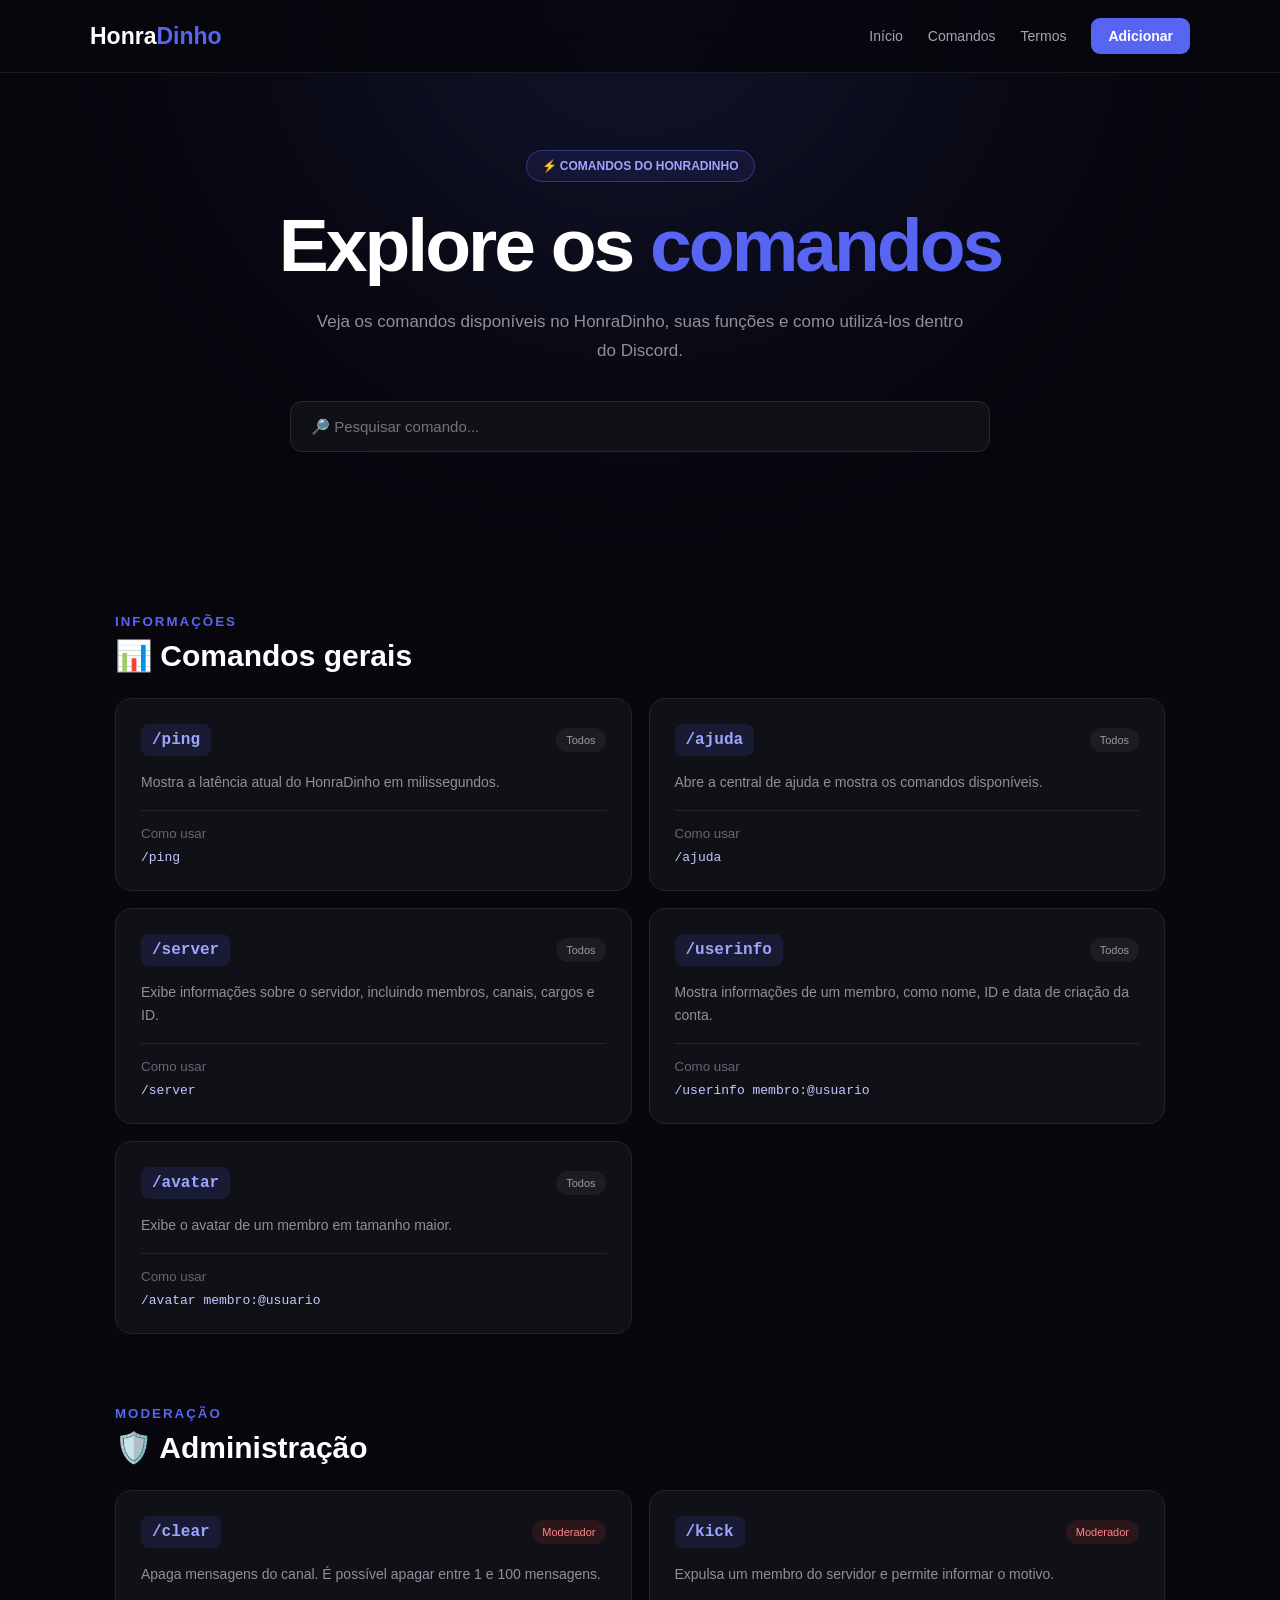
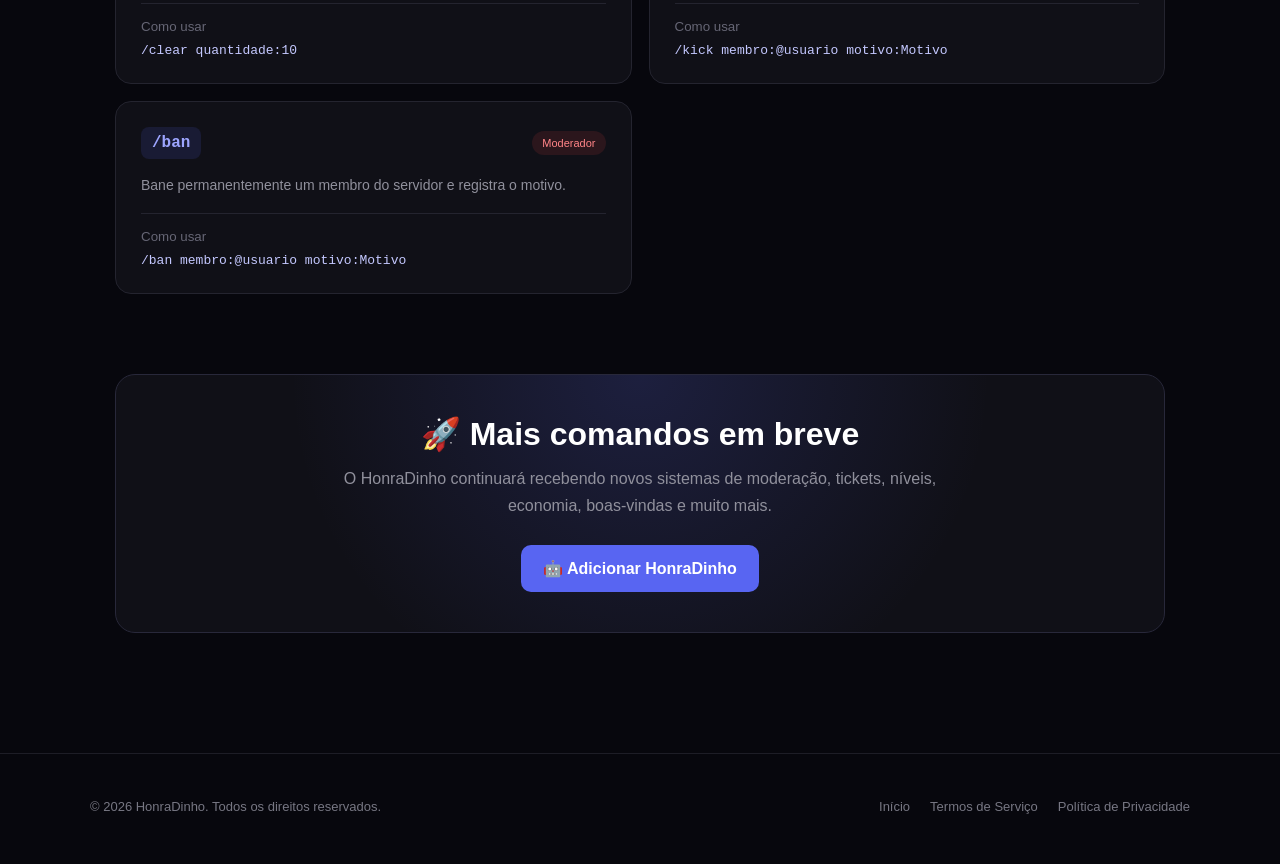
==== comandos.html @ 2dc1353c "Create comandos.html" ====
<!DOCTYPE html>
<html lang="pt-BR">
<head>
    <meta charset="UTF-8">
    <meta name="viewport" content="width=device-width, initial-scale=1.0">

    <title>Comandos | HonraDinho</title>

    <meta
        name="description"
        content="Veja todos os comandos disponíveis no HonraDinho."
    >

    <style>

        * {
            margin: 0;
            padding: 0;
            box-sizing: border-box;
        }

        html {
            scroll-behavior: smooth;
        }

        body {
            font-family: Arial, Helvetica, sans-serif;
            background: #07070d;
            color: white;
            min-height: 100vh;
        }

        a {
            text-decoration: none;
            color: inherit;
        }

        body::before {
            content: "";
            position: fixed;

            width: 650px;
            height: 650px;

            top: -350px;
            left: 50%;

            transform: translateX(-50%);

            background: #5865f2;

            opacity: 0.14;
            filter: blur(150px);

            border-radius: 50%;

            pointer-events: none;
            z-index: -1;
        }

        /* NAVBAR */

        header {
            position: fixed;

            top: 0;
            left: 0;

            width: 100%;
            z-index: 1000;

            background: rgba(7, 7, 13, 0.82);

            backdrop-filter: blur(18px);

            border-bottom: 1px solid rgba(255,255,255,0.08);
        }

        nav {
            max-width: 1150px;
            height: 72px;

            margin: auto;
            padding: 0 25px;

            display: flex;
            align-items: center;
            justify-content: space-between;
        }

        .logo {
            font-size: 23px;
            font-weight: 900;
        }

        .logo span {
            color: #5865f2;
        }

        .nav-links {
            display: flex;
            align-items: center;
            gap: 25px;
        }

        .nav-links a {
            color: #a6a6b0;
            font-size: 14px;

            transition: .2s;
        }

        .nav-links a:hover {
            color: white;
        }

        .nav-add {
            background: #5865f2;

            color: white !important;

            padding: 10px 17px;

            border-radius: 9px;

            font-weight: bold;
        }

        .nav-add:hover {
            background: #4752c4;
        }

        /* HERO */

        .hero {
            padding: 150px 25px 70px;

            text-align: center;

            max-width: 900px;

            margin: auto;
        }

        .tag {
            display: inline-block;

            margin-bottom: 20px;

            padding: 8px 15px;

            border-radius: 50px;

            border: 1px solid rgba(88,101,242,.4);

            background: rgba(88,101,242,.1);

            color: #9da5ff;

            font-size: 12px;
            font-weight: bold;
        }

        .hero h1 {
            font-size: clamp(45px, 8vw, 75px);

            letter-spacing: -3px;

            margin-bottom: 20px;
        }

        .hero h1 span {
            color: #5865f2;
        }

        .hero p {
            max-width: 650px;

            margin: auto;

            color: #90909c;

            font-size: 17px;

            line-height: 1.7;
        }

        /* SEARCH */

        .search-container {
            max-width: 700px;

            margin: 35px auto 0;

            position: relative;
        }

        .search-container input {
            width: 100%;

            padding: 16px 20px;

            border-radius: 12px;

            border: 1px solid #292935;

            background: #101017;

            color: white;

            outline: none;

            font-size: 15px;
        }

        .search-container input:focus {
            border-color: #5865f2;
        }

        /* CONTEÚDO */

        main {
            max-width: 1100px;

            margin: auto;

            padding: 20px 25px 120px;
        }

        .category {
            margin-top: 70px;
        }

        .category-title {
            margin-bottom: 25px;
        }

        .category-title small {
            color: #5865f2;

            text-transform: uppercase;

            font-weight: bold;

            letter-spacing: 2px;
        }

        .category-title h2 {
            font-size: 30px;

            margin-top: 8px;
        }

        .commands-grid {
            display: grid;

            grid-template-columns: repeat(2, 1fr);

            gap: 17px;
        }

        .command-card {
            background: #101017;

            border: 1px solid #24242f;

            border-radius: 16px;

            padding: 25px;

            transition: .25s;
        }

        .command-card:hover {
            transform: translateY(-4px);

            border-color: rgba(88,101,242,.7);
        }

        .command-top {
            display: flex;

            justify-content: space-between;

            align-items: center;

            gap: 15px;

            margin-bottom: 15px;
        }

        .command-name {
            display: inline-block;

            padding: 7px 11px;

            border-radius: 8px;

            background: rgba(88,101,242,.13);

            color: #9da5ff;

            font-family: monospace;

            font-size: 16px;

            font-weight: bold;
        }

        .permission {
            font-size: 11px;

            border-radius: 50px;

            padding: 6px 10px;

            background: rgba(255,255,255,.05);

            color: #9999a5;
        }

        .permission.admin {
            background: rgba(237,66,69,.12);

            color: #ff8487;
        }

        .command-card p {
            color: #90909c;

            line-height: 1.6;

            font-size: 14px;
        }

        .usage {
            margin-top: 17px;

            padding-top: 15px;

            border-top: 1px solid #24242f;
        }

        .usage small {
            color: #666675;

            display: block;

            margin-bottom: 6px;
        }

        .usage code {
            color: #c4c8ff;

            font-family: monospace;
        }

        /* INFO */

        .info-box {
            margin-top: 80px;

            padding: 40px;

            border-radius: 20px;

            background:
                radial-gradient(
                    circle at top,
                    rgba(88,101,242,.18),
                    transparent 60%
                ),
                #101017;

            border: 1px solid #28283a;

            text-align: center;
        }

        .info-box h2 {
            font-size: 32px;

            margin-bottom: 12px;
        }

        .info-box p {
            color: #90909c;

            max-width: 650px;

            margin: auto;

            line-height: 1.7;
        }

        .btn {
            display: inline-block;

            margin-top: 25px;

            background: #5865f2;

            padding: 14px 22px;

            border-radius: 10px;

            font-weight: bold;

            transition: .25s;
        }

        .btn:hover {
            background: #4752c4;

            transform: translateY(-3px);
        }

        /* FOOTER */

        footer {
            border-top: 1px solid #1d1d26;

            padding: 45px 25px;
        }

        .footer-content {
            max-width: 1100px;

            margin: auto;

            display: flex;

            align-items: center;

            justify-content: space-between;

            gap: 20px;
        }

        .footer-content p {
            color: #777783;

            font-size: 13px;
        }

        .footer-links {
            display: flex;

            gap: 20px;
        }

        .footer-links a {
            color: #777783;

            font-size: 13px;
        }

        .footer-links a:hover {
            color: white;
        }

        /* MOBILE */

        @media (max-width: 800px) {

            .nav-links a:not(.nav-add) {
                display: none;
            }

            .commands-grid {
                grid-template-columns: 1fr;
            }

            .footer-content {
                flex-direction: column;

                text-align: center;
            }

            .hero h1 {
                letter-spacing: -2px;
            }

        }

    </style>

</head>

<body>


<!-- NAVBAR -->

<header>

    <nav>

        <a href="index.html" class="logo">
            Honra<span>Dinho</span>
        </a>

        <div class="nav-links">

            <a href="index.html">
                Início
            </a>

            <a href="comandos.html">
                Comandos
            </a>

            <a href="terms.html">
                Termos
            </a>

            <a
                href="https://discord.com/oauth2/authorize?client_id=1535116053649162300&scope=bot%20applications.commands&permissions=8"
                target="_blank"
                rel="noopener noreferrer"
                class="nav-add"
            >
                Adicionar
            </a>

        </div>

    </nav>

</header>


<!-- HERO -->

<section class="hero">

    <div class="tag">
        ⚡ COMANDOS DO HONRADINHO
    </div>

    <h1>
        Explore os
        <span>comandos</span>
    </h1>

    <p>
        Veja os comandos disponíveis no HonraDinho,
        suas funções e como utilizá-los dentro do Discord.
    </p>


    <div class="search-container">

        <input
            type="text"
            id="search"
            placeholder="🔎 Pesquisar comando..."
            onkeyup="searchCommands()"
        >

    </div>

</section>


<main>


<!-- INFORMAÇÕES -->

<section class="category">

    <div class="category-title">

        <small>Informações</small>

        <h2>
            📊 Comandos gerais
        </h2>

    </div>


    <div class="commands-grid">


        <div class="command-card">

            <div class="command-top">

                <span class="command-name">
                    /ping
                </span>

                <span class="permission">
                    Todos
                </span>

            </div>

            <p>
                Mostra a latência atual do HonraDinho
                em milissegundos.
            </p>

            <div class="usage">

                <small>Como usar</small>

                <code>/ping</code>

            </div>

        </div>


        <div class="command-card">

            <div class="command-top">

                <span class="command-name">
                    /ajuda
                </span>

                <span class="permission">
                    Todos
                </span>

            </div>

            <p>
                Abre a central de ajuda e mostra
                os comandos disponíveis.
            </p>

            <div class="usage">

                <small>Como usar</small>

                <code>/ajuda</code>

            </div>

        </div>


        <div class="command-card">

            <div class="command-top">

                <span class="command-name">
                    /server
                </span>

                <span class="permission">
                    Todos
                </span>

            </div>

            <p>
                Exibe informações sobre o servidor,
                incluindo membros, canais, cargos e ID.
            </p>

            <div class="usage">

                <small>Como usar</small>

                <code>/server</code>

            </div>

        </div>


        <div class="command-card">

            <div class="command-top">

                <span class="command-name">
                    /userinfo
                </span>

                <span class="permission">
                    Todos
                </span>

            </div>

            <p>
                Mostra informações de um membro,
                como nome, ID e data de criação da conta.
            </p>

            <div class="usage">

                <small>Como usar</small>

                <code>/userinfo membro:@usuario</code>

            </div>

        </div>


        <div class="command-card">

            <div class="command-top">

                <span class="command-name">
                    /avatar
                </span>

                <span class="permission">
                    Todos
                </span>

            </div>

            <p>
                Exibe o avatar de um membro
                em tamanho maior.
            </p>

            <div class="usage">

                <small>Como usar</small>

                <code>/avatar membro:@usuario</code>

            </div>

        </div>


    </div>

</section>


<!-- MODERAÇÃO -->

<section class="category">

    <div class="category-title">

        <small>Moderação</small>

        <h2>
            🛡️ Administração
        </h2>

    </div>


    <div class="commands-grid">


        <div class="command-card">

            <div class="command-top">

                <span class="command-name">
                    /clear
                </span>

                <span class="permission admin">
                    Moderador
                </span>

            </div>

            <p>
                Apaga mensagens do canal.
                É possível apagar entre 1 e 100 mensagens.
            </p>

            <div class="usage">

                <small>Como usar</small>

                <code>/clear quantidade:10</code>

            </div>

        </div>


        <div class="command-card">

            <div class="command-top">

                <span class="command-name">
                    /kick
                </span>

                <span class="permission admin">
                    Moderador
                </span>

            </div>

            <p>
                Expulsa um membro do servidor
                e permite informar o motivo.
            </p>

            <div class="usage">

                <small>Como usar</small>

                <code>/kick membro:@usuario motivo:Motivo</code>

            </div>

        </div>


        <div class="command-card">

            <div class="command-top">

                <span class="command-name">
                    /ban
                </span>

                <span class="permission admin">
                    Moderador
                </span>

            </div>

            <p>
                Bane permanentemente um membro
                do servidor e registra o motivo.
            </p>

            <div class="usage">

                <small>Como usar</small>

                <code>/ban membro:@usuario motivo:Motivo</code>

            </div>

        </div>


    </div>

</section>


<!-- FUTUROS RECURSOS -->

<div class="info-box">

    <h2>
        🚀 Mais comandos em breve
    </h2>

    <p>
        O HonraDinho continuará recebendo novos
        sistemas de moderação, tickets, níveis,
        economia, boas-vindas e muito mais.
    </p>

    <a
        href="https://discord.com/oauth2/authorize?client_id=1535116053649162300&scope=bot%20applications.commands&permissions=8"
        target="_blank"
        rel="noopener noreferrer"
        class="btn"
    >
        🤖 Adicionar HonraDinho
    </a>

</div>


</main>


<footer>

    <div class="footer-content">

        <p>
            © 2026 HonraDinho.
            Todos os direitos reservados.
        </p>

        <div class="footer-links">

            <a href="index.html">
                Início
            </a>

            <a href="terms.html">
                Termos de Serviço
            </a>

            <a href="privacy.html">
                Política de Privacidade
            </a>

        </div>

    </div>

</footer>


<script>

function searchCommands() {

    const input =
        document
        .getElementById("search")
        .value
        .toLowerCase();

    const cards =
        document
        .querySelectorAll(".command-card");


    cards.forEach(card => {

        const text =
            card
            .innerText
            .toLowerCase();

        if (text.includes(input)) {

            card.style.display = "block";

        } else {

            card.style.display = "none";

        }

    });

}

</script>


</body>
</html>
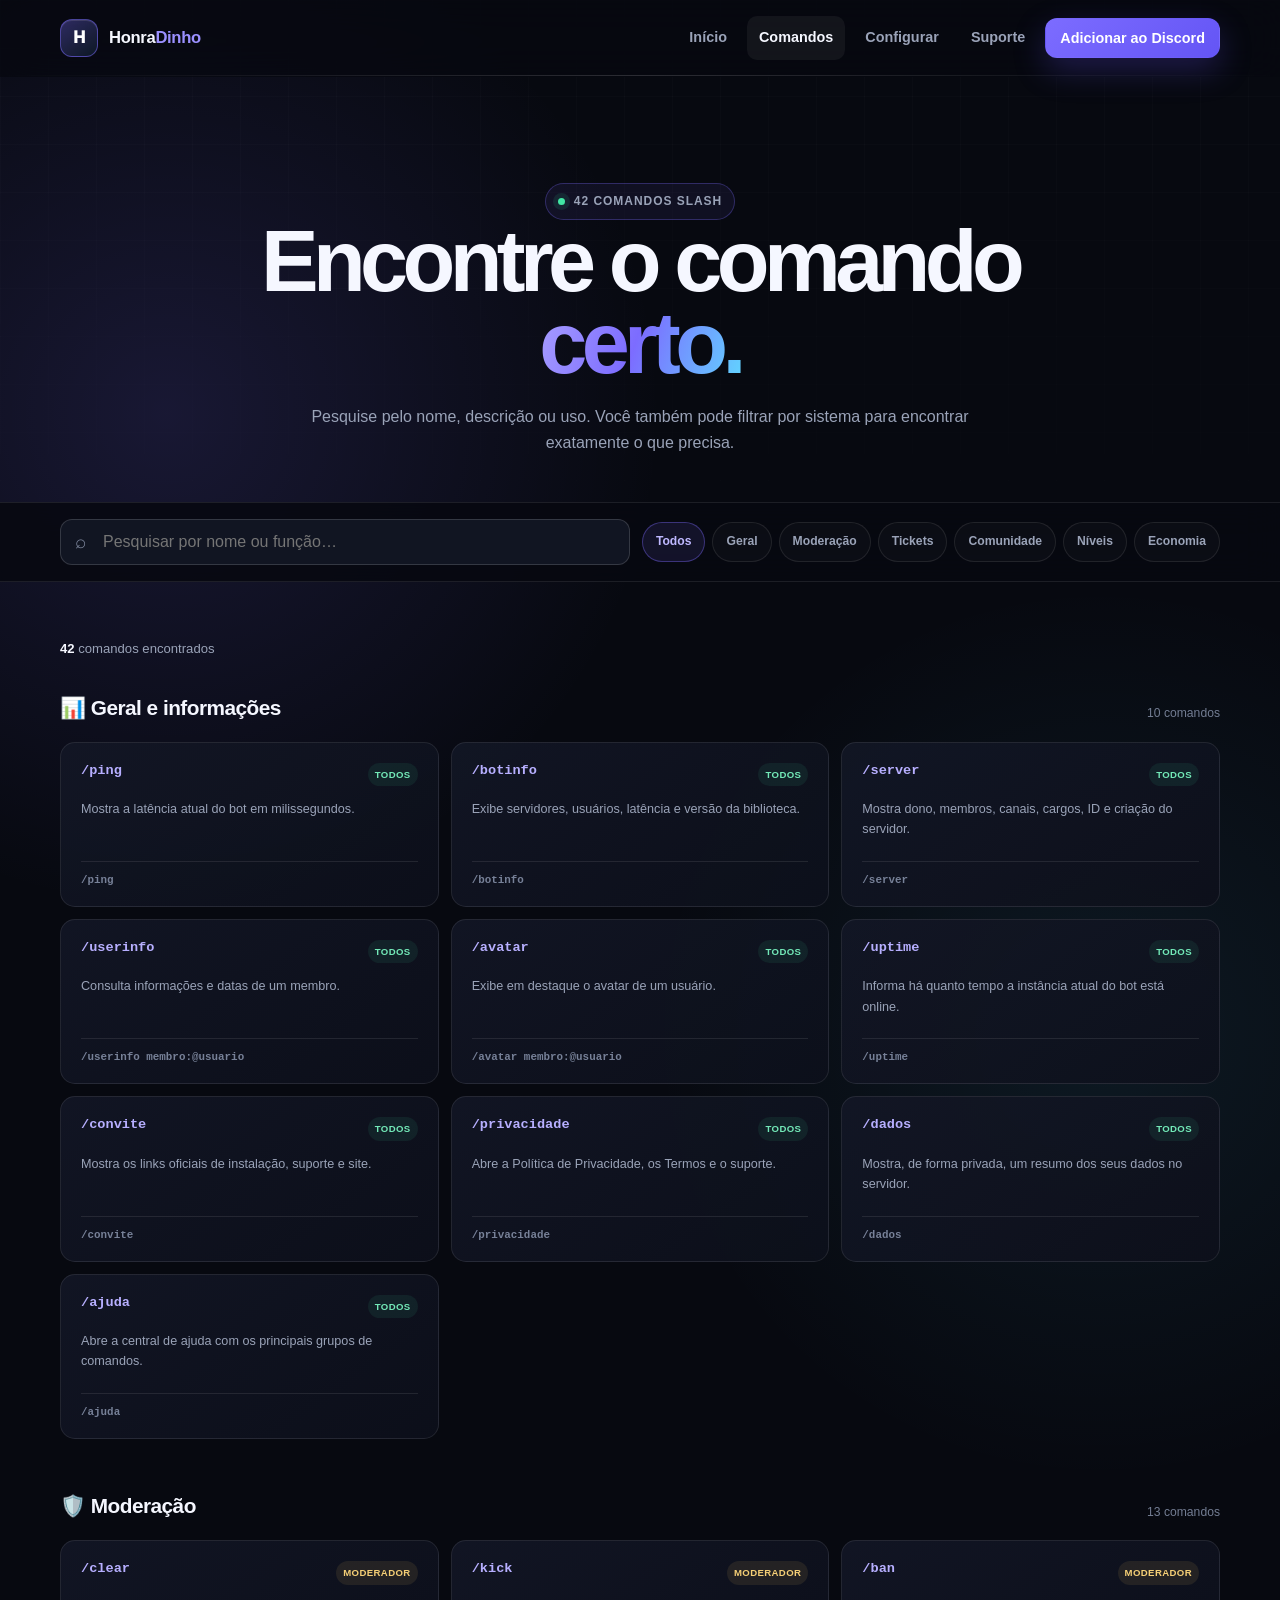
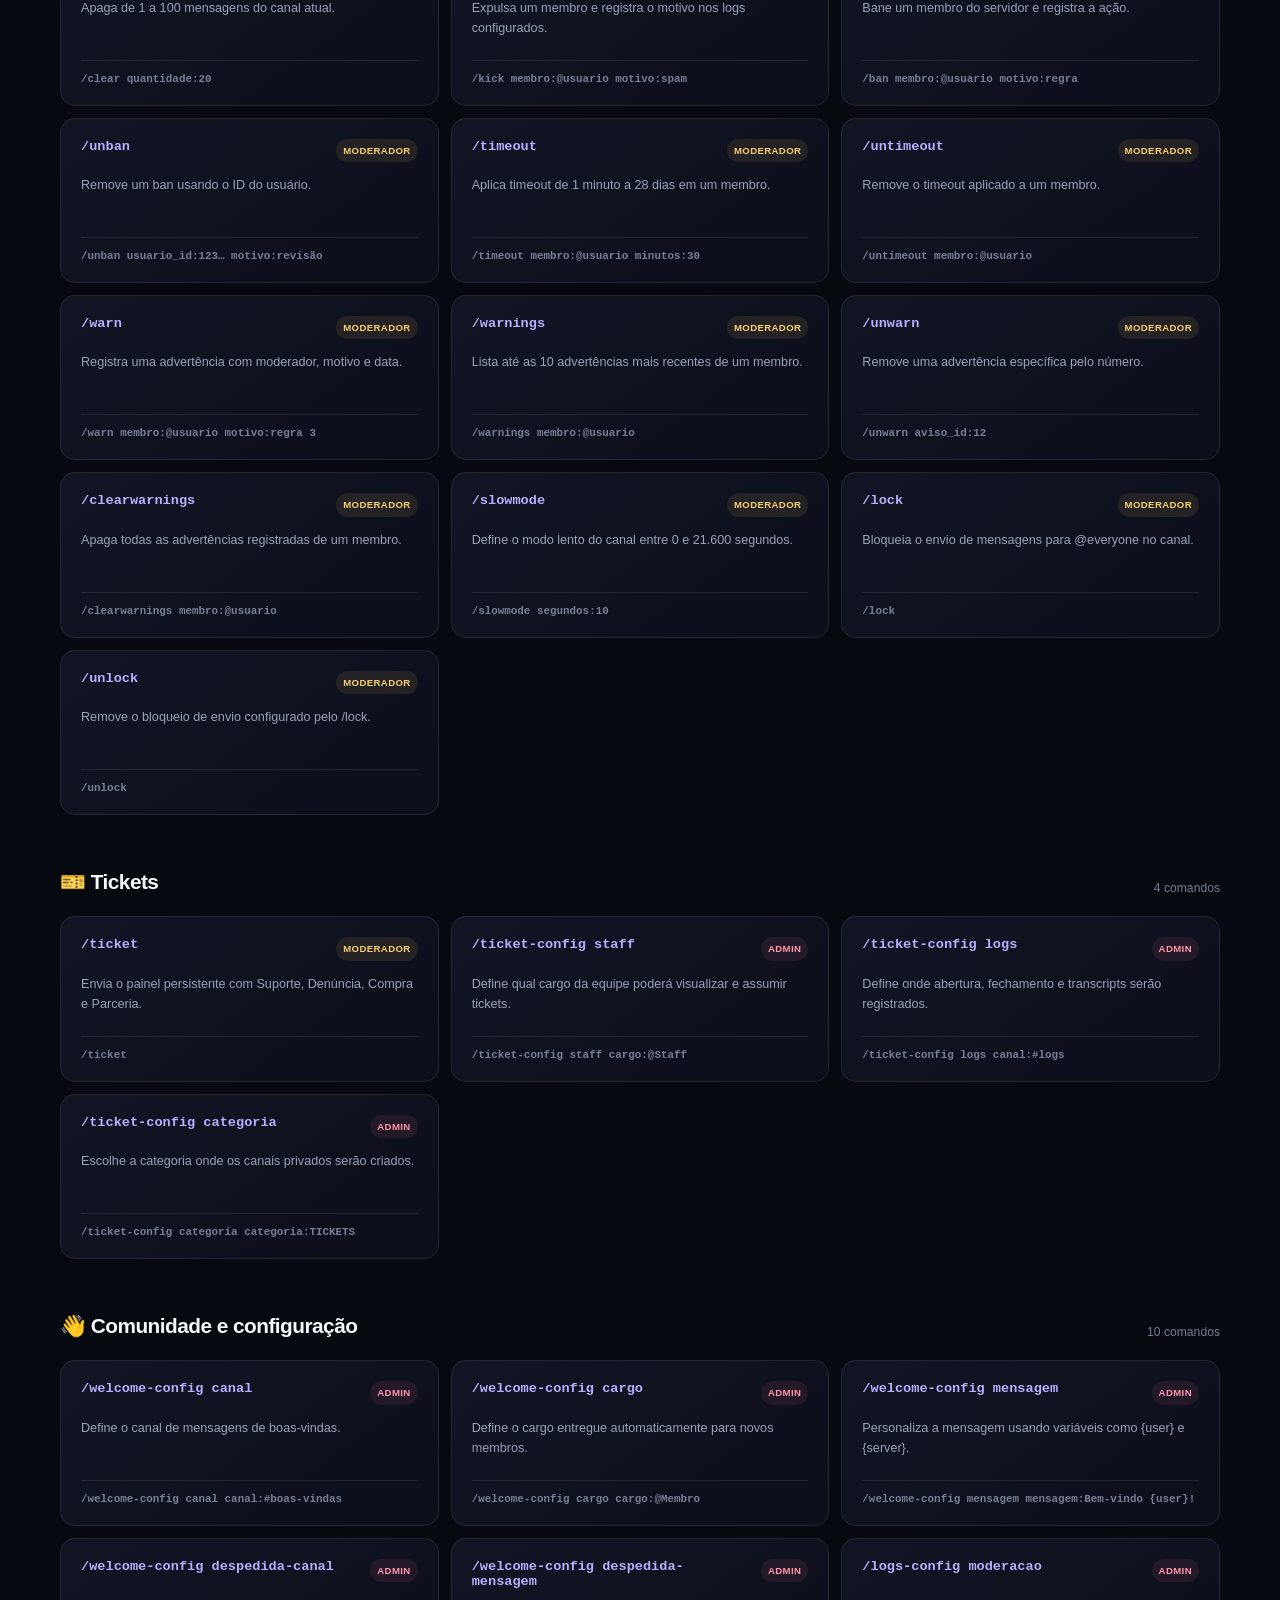
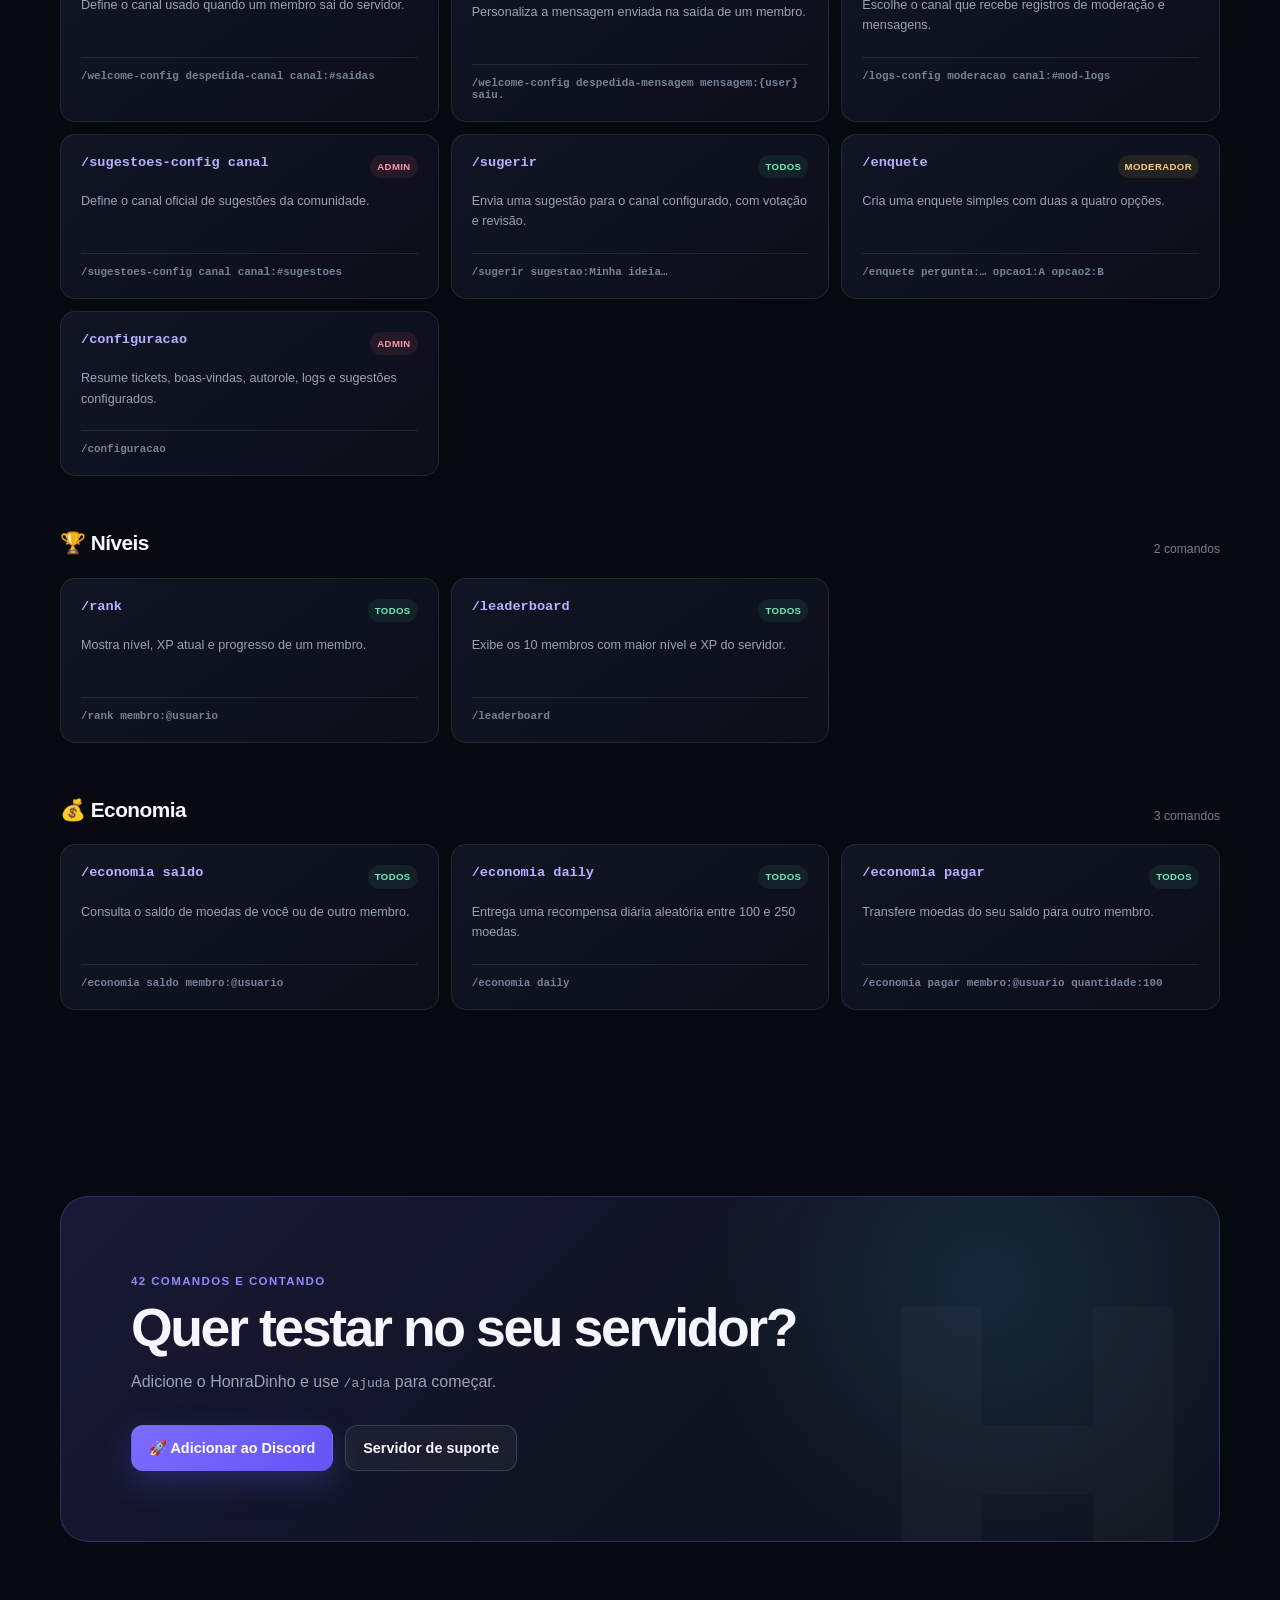
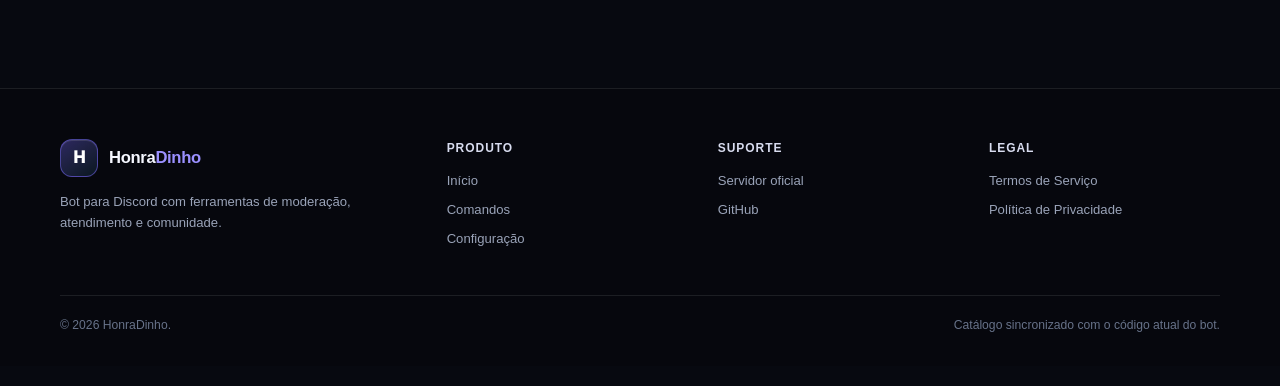
==== commit 376bd6e1: "Upgrade HonraDinho site and bot" ====
--- a/comandos.html
+++ b/comandos.html
@@ -1,954 +1,178 @@
-<!DOCTYPE html>
+<!doctype html>
 <html lang="pt-BR">
 <head>
-    <meta charset="UTF-8">
-    <meta name="viewport" content="width=device-width, initial-scale=1.0">
+    <meta charset="utf-8">
+    <meta name="viewport" content="width=device-width, initial-scale=1">
+    <title>Comandos do HonraDinho — Catálogo completo</title>
+    <meta name="description" content="Consulte os 42 comandos slash do HonraDinho para moderação, tickets, níveis, economia, boas-vindas, sugestões e informações.">
+    <meta name="theme-color" content="#070910">
+    <meta property="og:type" content="website">
+    <meta property="og:locale" content="pt_BR">
+    <meta property="og:title" content="Comandos do HonraDinho">
+    <meta property="og:description" content="Pesquise e filtre o catálogo completo de comandos do HonraDinho.">
+    <meta property="og:url" content="https://heitormeire.github.io/honradinho-site/comandos.html">
+    <link rel="canonical" href="https://heitormeire.github.io/honradinho-site/comandos.html">
+    <link rel="icon" href="favicon.svg" type="image/svg+xml">
+    <link rel="stylesheet" href="styles.css">
+</head>
+<body>
+    <a class="skip-link" href="#catalogo">Pular para os comandos</a>
 
-    <title>Comandos | HonraDinho</title>
+    <header class="site-header">
+        <nav class="container nav-shell" aria-label="Navegação principal">
+            <a class="brand" href="index.html" aria-label="HonraDinho — início">
+                <span class="brand-mark" aria-hidden="true">H</span>
+                <span>Honra<span class="brand-accent">Dinho</span></span>
+            </a>
+            <button class="menu-toggle" type="button" aria-label="Abrir menu" aria-expanded="false" data-menu-toggle><span></span></button>
+            <div class="nav-links" data-nav-links>
+                <a class="nav-link" href="index.html">Início</a>
+                <a class="nav-link" href="comandos.html" aria-current="page">Comandos</a>
+                <a class="nav-link" href="index.html#configurar">Configurar</a>
+                <a class="nav-link" href="index.html#suporte">Suporte</a>
+                <a class="btn btn-primary btn-sm" href="https://discord.com/oauth2/authorize?client_id=1535116053649162300&amp;scope=bot%20applications.commands&amp;permissions=1374658096214" target="_blank" rel="noopener noreferrer">Adicionar ao Discord</a>
+            </div>
+        </nav>
+    </header>
 
-    <meta
-        name="description"
-        content="Veja todos os comandos disponíveis no HonraDinho."
-    >
+    <main id="catalogo">
+        <section class="page-hero">
+            <div class="container">
+                <p class="eyebrow" style="margin-inline:auto"><span class="eyebrow-dot" aria-hidden="true"></span> 42 comandos slash</p>
+                <h1>Encontre o comando <span class="gradient-text">certo.</span></h1>
+                <p>Pesquise pelo nome, descrição ou uso. Você também pode filtrar por sistema para encontrar exatamente o que precisa.</p>
+            </div>
+        </section>
 
-    <style>
+        <section class="command-tools" aria-label="Filtros dos comandos">
+            <div class="container command-tools-inner">
+                <label class="search-box">
+                    <input type="search" aria-label="Pesquisar comandos" placeholder="Pesquisar por nome ou função…" autocomplete="off" data-command-search>
+                </label>
+                <div class="filter-list" aria-label="Categorias">
+                    <button class="filter-chip is-active" type="button" aria-pressed="true" data-command-filter="all">Todos</button>
+                    <button class="filter-chip" type="button" aria-pressed="false" data-command-filter="geral">Geral</button>
+                    <button class="filter-chip" type="button" aria-pressed="false" data-command-filter="moderacao">Moderação</button>
+                    <button class="filter-chip" type="button" aria-pressed="false" data-command-filter="tickets">Tickets</button>
+                    <button class="filter-chip" type="button" aria-pressed="false" data-command-filter="comunidade">Comunidade</button>
+                    <button class="filter-chip" type="button" aria-pressed="false" data-command-filter="niveis">Níveis</button>
+                    <button class="filter-chip" type="button" aria-pressed="false" data-command-filter="economia">Economia</button>
+                </div>
+            </div>
+        </section>
 
-        * {
-            margin: 0;
-            padding: 0;
-            box-sizing: border-box;
-        }
+        <div class="container commands-main">
+            <p class="results-meta" aria-live="polite"><strong data-command-count>42</strong> comandos encontrados</p>
 
-        html {
-            scroll-behavior: smooth;
-        }
+            <section class="command-section" data-command-section>
+                <div class="command-section-heading"><h2>📊 Geral e informações</h2><span>10 comandos</span></div>
+                <div class="commands-grid">
+                    <article class="command-card" data-command-card data-category="geral"><div class="command-card-top"><code>/ping</code><span class="permission">Todos</span></div><p>Mostra a latência atual do bot em milissegundos.</p><div class="usage">/ping</div></article>
+                    <article class="command-card" data-command-card data-category="geral"><div class="command-card-top"><code>/botinfo</code><span class="permission">Todos</span></div><p>Exibe servidores, usuários, latência e versão da biblioteca.</p><div class="usage">/botinfo</div></article>
+                    <article class="command-card" data-command-card data-category="geral"><div class="command-card-top"><code>/server</code><span class="permission">Todos</span></div><p>Mostra dono, membros, canais, cargos, ID e criação do servidor.</p><div class="usage">/server</div></article>
+                    <article class="command-card" data-command-card data-category="geral"><div class="command-card-top"><code>/userinfo</code><span class="permission">Todos</span></div><p>Consulta informações e datas de um membro.</p><div class="usage">/userinfo membro:@usuario</div></article>
+                    <article class="command-card" data-command-card data-category="geral"><div class="command-card-top"><code>/avatar</code><span class="permission">Todos</span></div><p>Exibe em destaque o avatar de um usuário.</p><div class="usage">/avatar membro:@usuario</div></article>
+                    <article class="command-card" data-command-card data-category="geral"><div class="command-card-top"><code>/uptime</code><span class="permission">Todos</span></div><p>Informa há quanto tempo a instância atual do bot está online.</p><div class="usage">/uptime</div></article>
+                    <article class="command-card" data-command-card data-category="geral"><div class="command-card-top"><code>/convite</code><span class="permission">Todos</span></div><p>Mostra os links oficiais de instalação, suporte e site.</p><div class="usage">/convite</div></article>
+                    <article class="command-card" data-command-card data-category="geral"><div class="command-card-top"><code>/privacidade</code><span class="permission">Todos</span></div><p>Abre a Política de Privacidade, os Termos e o suporte.</p><div class="usage">/privacidade</div></article>
+                    <article class="command-card" data-command-card data-category="geral"><div class="command-card-top"><code>/dados</code><span class="permission">Todos</span></div><p>Mostra, de forma privada, um resumo dos seus dados no servidor.</p><div class="usage">/dados</div></article>
+                    <article class="command-card" data-command-card data-category="geral"><div class="command-card-top"><code>/ajuda</code><span class="permission">Todos</span></div><p>Abre a central de ajuda com os principais grupos de comandos.</p><div class="usage">/ajuda</div></article>
+                </div>
+            </section>
 
-        body {
-            font-family: Arial, Helvetica, sans-serif;
-            background: #07070d;
-            color: white;
-            min-height: 100vh;
-        }
+            <section class="command-section" data-command-section>
+                <div class="command-section-heading"><h2>🛡️ Moderação</h2><span>13 comandos</span></div>
+                <div class="commands-grid">
+                    <article class="command-card" data-command-card data-category="moderacao"><div class="command-card-top"><code>/clear</code><span class="permission mod">Moderador</span></div><p>Apaga de 1 a 100 mensagens do canal atual.</p><div class="usage">/clear quantidade:20</div></article>
+                    <article class="command-card" data-command-card data-category="moderacao"><div class="command-card-top"><code>/kick</code><span class="permission mod">Moderador</span></div><p>Expulsa um membro e registra o motivo nos logs configurados.</p><div class="usage">/kick membro:@usuario motivo:spam</div></article>
+                    <article class="command-card" data-command-card data-category="moderacao"><div class="command-card-top"><code>/ban</code><span class="permission mod">Moderador</span></div><p>Bane um membro do servidor e registra a ação.</p><div class="usage">/ban membro:@usuario motivo:regra</div></article>
+                    <article class="command-card" data-command-card data-category="moderacao"><div class="command-card-top"><code>/unban</code><span class="permission mod">Moderador</span></div><p>Remove um ban usando o ID do usuário.</p><div class="usage">/unban usuario_id:123… motivo:revisão</div></article>
+                    <article class="command-card" data-command-card data-category="moderacao"><div class="command-card-top"><code>/timeout</code><span class="permission mod">Moderador</span></div><p>Aplica timeout de 1 minuto a 28 dias em um membro.</p><div class="usage">/timeout membro:@usuario minutos:30</div></article>
+                    <article class="command-card" data-command-card data-category="moderacao"><div class="command-card-top"><code>/untimeout</code><span class="permission mod">Moderador</span></div><p>Remove o timeout aplicado a um membro.</p><div class="usage">/untimeout membro:@usuario</div></article>
+                    <article class="command-card" data-command-card data-category="moderacao"><div class="command-card-top"><code>/warn</code><span class="permission mod">Moderador</span></div><p>Registra uma advertência com moderador, motivo e data.</p><div class="usage">/warn membro:@usuario motivo:regra 3</div></article>
+                    <article class="command-card" data-command-card data-category="moderacao"><div class="command-card-top"><code>/warnings</code><span class="permission mod">Moderador</span></div><p>Lista até as 10 advertências mais recentes de um membro.</p><div class="usage">/warnings membro:@usuario</div></article>
+                    <article class="command-card" data-command-card data-category="moderacao"><div class="command-card-top"><code>/unwarn</code><span class="permission mod">Moderador</span></div><p>Remove uma advertência específica pelo número.</p><div class="usage">/unwarn aviso_id:12</div></article>
+                    <article class="command-card" data-command-card data-category="moderacao"><div class="command-card-top"><code>/clearwarnings</code><span class="permission mod">Moderador</span></div><p>Apaga todas as advertências registradas de um membro.</p><div class="usage">/clearwarnings membro:@usuario</div></article>
+                    <article class="command-card" data-command-card data-category="moderacao"><div class="command-card-top"><code>/slowmode</code><span class="permission mod">Moderador</span></div><p>Define o modo lento do canal entre 0 e 21.600 segundos.</p><div class="usage">/slowmode segundos:10</div></article>
+                    <article class="command-card" data-command-card data-category="moderacao"><div class="command-card-top"><code>/lock</code><span class="permission mod">Moderador</span></div><p>Bloqueia o envio de mensagens para @everyone no canal.</p><div class="usage">/lock</div></article>
+                    <article class="command-card" data-command-card data-category="moderacao"><div class="command-card-top"><code>/unlock</code><span class="permission mod">Moderador</span></div><p>Remove o bloqueio de envio configurado pelo /lock.</p><div class="usage">/unlock</div></article>
+                </div>
+            </section>
 
-        a {
-            text-decoration: none;
-            color: inherit;
-        }
+            <section class="command-section" data-command-section>
+                <div class="command-section-heading"><h2>🎫 Tickets</h2><span>4 comandos</span></div>
+                <div class="commands-grid">
+                    <article class="command-card" data-command-card data-category="tickets"><div class="command-card-top"><code>/ticket</code><span class="permission mod">Moderador</span></div><p>Envia o painel persistente com Suporte, Denúncia, Compra e Parceria.</p><div class="usage">/ticket</div></article>
+                    <article class="command-card" data-command-card data-category="tickets"><div class="command-card-top"><code>/ticket-config staff</code><span class="permission admin">Admin</span></div><p>Define qual cargo da equipe poderá visualizar e assumir tickets.</p><div class="usage">/ticket-config staff cargo:@Staff</div></article>
+                    <article class="command-card" data-command-card data-category="tickets"><div class="command-card-top"><code>/ticket-config logs</code><span class="permission admin">Admin</span></div><p>Define onde abertura, fechamento e transcripts serão registrados.</p><div class="usage">/ticket-config logs canal:#logs</div></article>
+                    <article class="command-card" data-command-card data-category="tickets"><div class="command-card-top"><code>/ticket-config categoria</code><span class="permission admin">Admin</span></div><p>Escolhe a categoria onde os canais privados serão criados.</p><div class="usage">/ticket-config categoria categoria:TICKETS</div></article>
+                </div>
+            </section>
 
-        body::before {
-            content: "";
-            position: fixed;
+            <section class="command-section" data-command-section>
+                <div class="command-section-heading"><h2>👋 Comunidade e configuração</h2><span>10 comandos</span></div>
+                <div class="commands-grid">
+                    <article class="command-card" data-command-card data-category="comunidade"><div class="command-card-top"><code>/welcome-config canal</code><span class="permission admin">Admin</span></div><p>Define o canal de mensagens de boas-vindas.</p><div class="usage">/welcome-config canal canal:#boas-vindas</div></article>
+                    <article class="command-card" data-command-card data-category="comunidade"><div class="command-card-top"><code>/welcome-config cargo</code><span class="permission admin">Admin</span></div><p>Define o cargo entregue automaticamente para novos membros.</p><div class="usage">/welcome-config cargo cargo:@Membro</div></article>
+                    <article class="command-card" data-command-card data-category="comunidade"><div class="command-card-top"><code>/welcome-config mensagem</code><span class="permission admin">Admin</span></div><p>Personaliza a mensagem usando variáveis como {user} e {server}.</p><div class="usage">/welcome-config mensagem mensagem:Bem-vindo {user}!</div></article>
+                    <article class="command-card" data-command-card data-category="comunidade"><div class="command-card-top"><code>/welcome-config despedida-canal</code><span class="permission admin">Admin</span></div><p>Define o canal usado quando um membro sai do servidor.</p><div class="usage">/welcome-config despedida-canal canal:#saidas</div></article>
+                    <article class="command-card" data-command-card data-category="comunidade"><div class="command-card-top"><code>/welcome-config despedida-mensagem</code><span class="permission admin">Admin</span></div><p>Personaliza a mensagem enviada na saída de um membro.</p><div class="usage">/welcome-config despedida-mensagem mensagem:{user} saiu.</div></article>
+                    <article class="command-card" data-command-card data-category="comunidade"><div class="command-card-top"><code>/logs-config moderacao</code><span class="permission admin">Admin</span></div><p>Escolhe o canal que recebe registros de moderação e mensagens.</p><div class="usage">/logs-config moderacao canal:#mod-logs</div></article>
+                    <article class="command-card" data-command-card data-category="comunidade"><div class="command-card-top"><code>/sugestoes-config canal</code><span class="permission admin">Admin</span></div><p>Define o canal oficial de sugestões da comunidade.</p><div class="usage">/sugestoes-config canal canal:#sugestoes</div></article>
+                    <article class="command-card" data-command-card data-category="comunidade"><div class="command-card-top"><code>/sugerir</code><span class="permission">Todos</span></div><p>Envia uma sugestão para o canal configurado, com votação e revisão.</p><div class="usage">/sugerir sugestao:Minha ideia…</div></article>
+                    <article class="command-card" data-command-card data-category="comunidade"><div class="command-card-top"><code>/enquete</code><span class="permission mod">Moderador</span></div><p>Cria uma enquete simples com duas a quatro opções.</p><div class="usage">/enquete pergunta:… opcao1:A opcao2:B</div></article>
+                    <article class="command-card" data-command-card data-category="comunidade"><div class="command-card-top"><code>/configuracao</code><span class="permission admin">Admin</span></div><p>Resume tickets, boas-vindas, autorole, logs e sugestões configurados.</p><div class="usage">/configuracao</div></article>
+                </div>
+            </section>
 
-            width: 650px;
-            height: 650px;
+            <section class="command-section" data-command-section>
+                <div class="command-section-heading"><h2>🏆 Níveis</h2><span>2 comandos</span></div>
+                <div class="commands-grid">
+                    <article class="command-card" data-command-card data-category="niveis"><div class="command-card-top"><code>/rank</code><span class="permission">Todos</span></div><p>Mostra nível, XP atual e progresso de um membro.</p><div class="usage">/rank membro:@usuario</div></article>
+                    <article class="command-card" data-command-card data-category="niveis"><div class="command-card-top"><code>/leaderboard</code><span class="permission">Todos</span></div><p>Exibe os 10 membros com maior nível e XP do servidor.</p><div class="usage">/leaderboard</div></article>
+                </div>
+            </section>
 
-            top: -350px;
-            left: 50%;
+            <section class="command-section" data-command-section>
+                <div class="command-section-heading"><h2>💰 Economia</h2><span>3 comandos</span></div>
+                <div class="commands-grid">
+                    <article class="command-card" data-command-card data-category="economia"><div class="command-card-top"><code>/economia saldo</code><span class="permission">Todos</span></div><p>Consulta o saldo de moedas de você ou de outro membro.</p><div class="usage">/economia saldo membro:@usuario</div></article>
+                    <article class="command-card" data-command-card data-category="economia"><div class="command-card-top"><code>/economia daily</code><span class="permission">Todos</span></div><p>Entrega uma recompensa diária aleatória entre 100 e 250 moedas.</p><div class="usage">/economia daily</div></article>
+                    <article class="command-card" data-command-card data-category="economia"><div class="command-card-top"><code>/economia pagar</code><span class="permission">Todos</span></div><p>Transfere moedas do seu saldo para outro membro.</p><div class="usage">/economia pagar membro:@usuario quantidade:100</div></article>
+                </div>
+            </section>
 
-            transform: translateX(-50%);
-
-            background: #5865f2;
-
-            opacity: 0.14;
-            filter: blur(150px);
-
-            border-radius: 50%;
-
-            pointer-events: none;
-            z-index: -1;
-        }
-
-        /* NAVBAR */
-
-        header {
-            position: fixed;
-
-            top: 0;
-            left: 0;
-
-            width: 100%;
-            z-index: 1000;
-
-            background: rgba(7, 7, 13, 0.82);
-
-            backdrop-filter: blur(18px);
-
-            border-bottom: 1px solid rgba(255,255,255,0.08);
-        }
-
-        nav {
-            max-width: 1150px;
-            height: 72px;
-
-            margin: auto;
-            padding: 0 25px;
-
-            display: flex;
-            align-items: center;
-            justify-content: space-between;
-        }
-
-        .logo {
-            font-size: 23px;
-            font-weight: 900;
-        }
-
-        .logo span {
-            color: #5865f2;
-        }
-
-        .nav-links {
-            display: flex;
-            align-items: center;
-            gap: 25px;
-        }
-
-        .nav-links a {
-            color: #a6a6b0;
-            font-size: 14px;
-
-            transition: .2s;
-        }
-
-        .nav-links a:hover {
-            color: white;
-        }
-
-        .nav-add {
-            background: #5865f2;
-
-            color: white !important;
-
-            padding: 10px 17px;
-
-            border-radius: 9px;
-
-            font-weight: bold;
-        }
-
-        .nav-add:hover {
-            background: #4752c4;
-        }
-
-        /* HERO */
-
-        .hero {
-            padding: 150px 25px 70px;
-
-            text-align: center;
-
-            max-width: 900px;
-
-            margin: auto;
-        }
-
-        .tag {
-            display: inline-block;
-
-            margin-bottom: 20px;
-
-            padding: 8px 15px;
-
-            border-radius: 50px;
-
-            border: 1px solid rgba(88,101,242,.4);
-
-            background: rgba(88,101,242,.1);
-
-            color: #9da5ff;
-
-            font-size: 12px;
-            font-weight: bold;
-        }
-
-        .hero h1 {
-            font-size: clamp(45px, 8vw, 75px);
-
-            letter-spacing: -3px;
-
-            margin-bottom: 20px;
-        }
-
-        .hero h1 span {
-            color: #5865f2;
-        }
-
-        .hero p {
-            max-width: 650px;
-
-            margin: auto;
-
-            color: #90909c;
-
-            font-size: 17px;
-
-            line-height: 1.7;
-        }
-
-        /* SEARCH */
-
-        .search-container {
-            max-width: 700px;
-
-            margin: 35px auto 0;
-
-            position: relative;
-        }
-
-        .search-container input {
-            width: 100%;
-
-            padding: 16px 20px;
-
-            border-radius: 12px;
-
-            border: 1px solid #292935;
-
-            background: #101017;
-
-            color: white;
-
-            outline: none;
-
-            font-size: 15px;
-        }
-
-        .search-container input:focus {
-            border-color: #5865f2;
-        }
-
-        /* CONTEÚDO */
-
-        main {
-            max-width: 1100px;
-
-            margin: auto;
-
-            padding: 20px 25px 120px;
-        }
-
-        .category {
-            margin-top: 70px;
-        }
-
-        .category-title {
-            margin-bottom: 25px;
-        }
-
-        .category-title small {
-            color: #5865f2;
-
-            text-transform: uppercase;
-
-            font-weight: bold;
-
-            letter-spacing: 2px;
-        }
-
-        .category-title h2 {
-            font-size: 30px;
-
-            margin-top: 8px;
-        }
-
-        .commands-grid {
-            display: grid;
-
-            grid-template-columns: repeat(2, 1fr);
-
-            gap: 17px;
-        }
-
-        .command-card {
-            background: #101017;
-
-            border: 1px solid #24242f;
-
-            border-radius: 16px;
-
-            padding: 25px;
-
-            transition: .25s;
-        }
-
-        .command-card:hover {
-            transform: translateY(-4px);
-
-            border-color: rgba(88,101,242,.7);
-        }
-
-        .command-top {
-            display: flex;
-
-            justify-content: space-between;
-
-            align-items: center;
-
-            gap: 15px;
-
-            margin-bottom: 15px;
-        }
-
-        .command-name {
-            display: inline-block;
-
-            padding: 7px 11px;
-
-            border-radius: 8px;
-
-            background: rgba(88,101,242,.13);
-
-            color: #9da5ff;
-
-            font-family: monospace;
-
-            font-size: 16px;
-
-            font-weight: bold;
-        }
-
-        .permission {
-            font-size: 11px;
-
-            border-radius: 50px;
-
-            padding: 6px 10px;
-
-            background: rgba(255,255,255,.05);
-
-            color: #9999a5;
-        }
-
-        .permission.admin {
-            background: rgba(237,66,69,.12);
-
-            color: #ff8487;
-        }
-
-        .command-card p {
-            color: #90909c;
-
-            line-height: 1.6;
-
-            font-size: 14px;
-        }
-
-        .usage {
-            margin-top: 17px;
-
-            padding-top: 15px;
-
-            border-top: 1px solid #24242f;
-        }
-
-        .usage small {
-            color: #666675;
-
-            display: block;
-
-            margin-bottom: 6px;
-        }
-
-        .usage code {
-            color: #c4c8ff;
-
-            font-family: monospace;
-        }
-
-        /* INFO */
-
-        .info-box {
-            margin-top: 80px;
-
-            padding: 40px;
-
-            border-radius: 20px;
-
-            background:
-                radial-gradient(
-                    circle at top,
-                    rgba(88,101,242,.18),
-                    transparent 60%
-                ),
-                #101017;
-
-            border: 1px solid #28283a;
-
-            text-align: center;
-        }
-
-        .info-box h2 {
-            font-size: 32px;
-
-            margin-bottom: 12px;
-        }
-
-        .info-box p {
-            color: #90909c;
-
-            max-width: 650px;
-
-            margin: auto;
-
-            line-height: 1.7;
-        }
-
-        .btn {
-            display: inline-block;
-
-            margin-top: 25px;
-
-            background: #5865f2;
-
-            padding: 14px 22px;
-
-            border-radius: 10px;
-
-            font-weight: bold;
-
-            transition: .25s;
-        }
-
-        .btn:hover {
-            background: #4752c4;
-
-            transform: translateY(-3px);
-        }
-
-        /* FOOTER */
-
-        footer {
-            border-top: 1px solid #1d1d26;
-
-            padding: 45px 25px;
-        }
-
-        .footer-content {
-            max-width: 1100px;
-
-            margin: auto;
-
-            display: flex;
-
-            align-items: center;
-
-            justify-content: space-between;
-
-            gap: 20px;
-        }
-
-        .footer-content p {
-            color: #777783;
-
-            font-size: 13px;
-        }
-
-        .footer-links {
-            display: flex;
-
-            gap: 20px;
-        }
-
-        .footer-links a {
-            color: #777783;
-
-            font-size: 13px;
-        }
-
-        .footer-links a:hover {
-            color: white;
-        }
-
-        /* MOBILE */
-
-        @media (max-width: 800px) {
-
-            .nav-links a:not(.nav-add) {
-                display: none;
-            }
-
-            .commands-grid {
-                grid-template-columns: 1fr;
-            }
-
-            .footer-content {
-                flex-direction: column;
-
-                text-align: center;
-            }
-
-            .hero h1 {
-                letter-spacing: -2px;
-            }
-
-        }
-
-    </style>
-
-</head>
-
-<body>
-
-
-<!-- NAVBAR -->
-
-<header>
-
-    <nav>
-
-        <a href="index.html" class="logo">
-            Honra<span>Dinho</span>
-        </a>
-
-        <div class="nav-links">
-
-            <a href="index.html">
-                Início
-            </a>
-
-            <a href="comandos.html">
-                Comandos
-            </a>
-
-            <a href="terms.html">
-                Termos
-            </a>
-
-            <a
-                href="https://discord.com/oauth2/authorize?client_id=1535116053649162300&scope=bot%20applications.commands&permissions=8"
-                target="_blank"
-                rel="noopener noreferrer"
-                class="nav-add"
-            >
-                Adicionar
-            </a>
-
+            <div class="no-results" data-no-results>
+                <strong>Nenhum comando encontrado.</strong><br>
+                Tente outro nome ou selecione uma categoria diferente.
+            </div>
         </div>
 
-    </nav>
+        <section class="section section-compact">
+            <div class="container">
+                <div class="cta-card">
+                    <span class="section-label">42 comandos e contando</span>
+                    <h2>Quer testar no seu servidor?</h2>
+                    <p>Adicione o HonraDinho e use <code>/ajuda</code> para começar.</p>
+                    <div class="cta-actions">
+                        <a class="btn btn-primary" href="https://discord.com/oauth2/authorize?client_id=1535116053649162300&amp;scope=bot%20applications.commands&amp;permissions=1374658096214" target="_blank" rel="noopener noreferrer">🚀 Adicionar ao Discord</a>
+                        <a class="btn btn-secondary" href="https://discord.gg/SvZHVPdbR" target="_blank" rel="noopener noreferrer">Servidor de suporte</a>
+                    </div>
+                </div>
+            </div>
+        </section>
+    </main>
 
-</header>
+    <footer class="site-footer">
+        <div class="container footer-grid">
+            <div><a class="brand" href="index.html"><span class="brand-mark" aria-hidden="true">H</span><span>Honra<span class="brand-accent">Dinho</span></span></a><p class="footer-copy">Bot para Discord com ferramentas de moderação, atendimento e comunidade.</p></div>
+            <div class="footer-column"><h2>Produto</h2><a href="index.html">Início</a><a href="comandos.html">Comandos</a><a href="index.html#configurar">Configuração</a></div>
+            <div class="footer-column"><h2>Suporte</h2><a href="https://discord.gg/SvZHVPdbR" target="_blank" rel="noopener noreferrer">Servidor oficial</a><a href="https://github.com/heitormeire/honradinho-site" target="_blank" rel="noopener noreferrer">GitHub</a></div>
+            <div class="footer-column"><h2>Legal</h2><a href="terms.html">Termos de Serviço</a><a href="privacy.html">Política de Privacidade</a></div>
+        </div>
+        <div class="container footer-bottom"><span>© <span data-current-year>2026</span> HonraDinho.</span><span>Catálogo sincronizado com o código atual do bot.</span></div>
+    </footer>
 
-
-<!-- HERO -->
-
-<section class="hero">
-
-    <div class="tag">
-        ⚡ COMANDOS DO HONRADINHO
-    </div>
-
-    <h1>
-        Explore os
-        <span>comandos</span>
-    </h1>
-
-    <p>
-        Veja os comandos disponíveis no HonraDinho,
-        suas funções e como utilizá-los dentro do Discord.
-    </p>
-
-
-    <div class="search-container">
-
-        <input
-            type="text"
-            id="search"
-            placeholder="🔎 Pesquisar comando..."
-            onkeyup="searchCommands()"
-        >
-
-    </div>
-
-</section>
-
-
-<main>
-
-
-<!-- INFORMAÇÕES -->
-
-<section class="category">
-
-    <div class="category-title">
-
-        <small>Informações</small>
-
-        <h2>
-            📊 Comandos gerais
-        </h2>
-
-    </div>
-
-
-    <div class="commands-grid">
-
-
-        <div class="command-card">
-
-            <div class="command-top">
-
-                <span class="command-name">
-                    /ping
-                </span>
-
-                <span class="permission">
-                    Todos
-                </span>
-
-            </div>
-
-            <p>
-                Mostra a latência atual do HonraDinho
-                em milissegundos.
-            </p>
-
-            <div class="usage">
-
-                <small>Como usar</small>
-
-                <code>/ping</code>
-
-            </div>
-
-        </div>
-
-
-        <div class="command-card">
-
-            <div class="command-top">
-
-                <span class="command-name">
-                    /ajuda
-                </span>
-
-                <span class="permission">
-                    Todos
-                </span>
-
-            </div>
-
-            <p>
-                Abre a central de ajuda e mostra
-                os comandos disponíveis.
-            </p>
-
-            <div class="usage">
-
-                <small>Como usar</small>
-
-                <code>/ajuda</code>
-
-            </div>
-
-        </div>
-
-
-        <div class="command-card">
-
-            <div class="command-top">
-
-                <span class="command-name">
-                    /server
-                </span>
-
-                <span class="permission">
-                    Todos
-                </span>
-
-            </div>
-
-            <p>
-                Exibe informações sobre o servidor,
-                incluindo membros, canais, cargos e ID.
-            </p>
-
-            <div class="usage">
-
-                <small>Como usar</small>
-
-                <code>/server</code>
-
-            </div>
-
-        </div>
-
-
-        <div class="command-card">
-
-            <div class="command-top">
-
-                <span class="command-name">
-                    /userinfo
-                </span>
-
-                <span class="permission">
-                    Todos
-                </span>
-
-            </div>
-
-            <p>
-                Mostra informações de um membro,
-                como nome, ID e data de criação da conta.
-            </p>
-
-            <div class="usage">
-
-                <small>Como usar</small>
-
-                <code>/userinfo membro:@usuario</code>
-
-            </div>
-
-        </div>
-
-
-        <div class="command-card">
-
-            <div class="command-top">
-
-                <span class="command-name">
-                    /avatar
-                </span>
-
-                <span class="permission">
-                    Todos
-                </span>
-
-            </div>
-
-            <p>
-                Exibe o avatar de um membro
-                em tamanho maior.
-            </p>
-
-            <div class="usage">
-
-                <small>Como usar</small>
-
-                <code>/avatar membro:@usuario</code>
-
-            </div>
-
-        </div>
-
-
-    </div>
-
-</section>
-
-
-<!-- MODERAÇÃO -->
-
-<section class="category">
-
-    <div class="category-title">
-
-        <small>Moderação</small>
-
-        <h2>
-            🛡️ Administração
-        </h2>
-
-    </div>
-
-
-    <div class="commands-grid">
-
-
-        <div class="command-card">
-
-            <div class="command-top">
-
-                <span class="command-name">
-                    /clear
-                </span>
-
-                <span class="permission admin">
-                    Moderador
-                </span>
-
-            </div>
-
-            <p>
-                Apaga mensagens do canal.
-                É possível apagar entre 1 e 100 mensagens.
-            </p>
-
-            <div class="usage">
-
-                <small>Como usar</small>
-
-                <code>/clear quantidade:10</code>
-
-            </div>
-
-        </div>
-
-
-        <div class="command-card">
-
-            <div class="command-top">
-
-                <span class="command-name">
-                    /kick
-                </span>
-
-                <span class="permission admin">
-                    Moderador
-                </span>
-
-            </div>
-
-            <p>
-                Expulsa um membro do servidor
-                e permite informar o motivo.
-            </p>
-
-            <div class="usage">
-
-                <small>Como usar</small>
-
-                <code>/kick membro:@usuario motivo:Motivo</code>
-
-            </div>
-
-        </div>
-
-
-        <div class="command-card">
-
-            <div class="command-top">
-
-                <span class="command-name">
-                    /ban
-                </span>
-
-                <span class="permission admin">
-                    Moderador
-                </span>
-
-            </div>
-
-            <p>
-                Bane permanentemente um membro
-                do servidor e registra o motivo.
-            </p>
-
-            <div class="usage">
-
-                <small>Como usar</small>
-
-                <code>/ban membro:@usuario motivo:Motivo</code>
-
-            </div>
-
-        </div>
-
-
-    </div>
-
-</section>
-
-
-<!-- FUTUROS RECURSOS -->
-
-<div class="info-box">
-
-    <h2>
-        🚀 Mais comandos em breve
-    </h2>
-
-    <p>
-        O HonraDinho continuará recebendo novos
-        sistemas de moderação, tickets, níveis,
-        economia, boas-vindas e muito mais.
-    </p>
-
-    <a
-        href="https://discord.com/oauth2/authorize?client_id=1535116053649162300&scope=bot%20applications.commands&permissions=8"
-        target="_blank"
-        rel="noopener noreferrer"
-        class="btn"
-    >
-        🤖 Adicionar HonraDinho
-    </a>
-
-</div>
-
-
-</main>
-
-
-<footer>
-
-    <div class="footer-content">
-
-        <p>
-            © 2026 HonraDinho.
-            Todos os direitos reservados.
-        </p>
-
-        <div class="footer-links">
-
-            <a href="index.html">
-                Início
-            </a>
-
-            <a href="terms.html">
-                Termos de Serviço
-            </a>
-
-            <a href="privacy.html">
-                Política de Privacidade
-            </a>
-
-        </div>
-
-    </div>
-
-</footer>
-
-
-<script>
-
-function searchCommands() {
-
-    const input =
-        document
-        .getElementById("search")
-        .value
-        .toLowerCase();
-
-    const cards =
-        document
-        .querySelectorAll(".command-card");
-
-
-    cards.forEach(card => {
-
-        const text =
-            card
-            .innerText
-            .toLowerCase();
-
-        if (text.includes(input)) {
-
-            card.style.display = "block";
-
-        } else {
-
-            card.style.display = "none";
-
-        }
-
-    });
-
-}
-
-</script>
-
-
+    <script src="app.js" defer></script>
 </body>
 </html>
--- a/styles.css
+++ b/styles.css
@@ -0,0 +1,1341 @@
+:root {
+    color-scheme: dark;
+    --bg: #070910;
+    --bg-soft: #0c0f1a;
+    --surface: #111522;
+    --surface-2: #151a2a;
+    --line: rgba(255, 255, 255, 0.09);
+    --line-strong: rgba(255, 255, 255, 0.15);
+    --text: #f5f7ff;
+    --muted: #9aa3b8;
+    --primary: #7c6cff;
+    --primary-strong: #6455f5;
+    --cyan: #53d7ff;
+    --green: #42e6a4;
+    --yellow: #ffd166;
+    --danger: #ff6f91;
+    --shadow: 0 24px 80px rgba(0, 0, 0, 0.35);
+    --radius-lg: 28px;
+    --radius-md: 18px;
+    --radius-sm: 12px;
+    --container: 1160px;
+}
+
+* {
+    box-sizing: border-box;
+}
+
+html {
+    scroll-behavior: smooth;
+    scroll-padding-top: 96px;
+}
+
+body {
+    margin: 0;
+    min-height: 100vh;
+    font-family: Inter, ui-sans-serif, -apple-system, BlinkMacSystemFont, "Segoe UI", sans-serif;
+    color: var(--text);
+    background:
+        radial-gradient(circle at 13% 8%, rgba(124, 108, 255, 0.15), transparent 31rem),
+        radial-gradient(circle at 86% 20%, rgba(83, 215, 255, 0.08), transparent 28rem),
+        var(--bg);
+    line-height: 1.6;
+    overflow-x: hidden;
+}
+
+body::before {
+    content: "";
+    position: fixed;
+    inset: 0;
+    z-index: -2;
+    pointer-events: none;
+    background-image:
+        linear-gradient(rgba(255, 255, 255, 0.018) 1px, transparent 1px),
+        linear-gradient(90deg, rgba(255, 255, 255, 0.018) 1px, transparent 1px);
+    background-size: 48px 48px;
+    mask-image: linear-gradient(to bottom, black, transparent 72%);
+}
+
+::selection {
+    background: rgba(124, 108, 255, 0.45);
+    color: #fff;
+}
+
+a {
+    color: inherit;
+    text-decoration: none;
+}
+
+button,
+input {
+    font: inherit;
+}
+
+button,
+a {
+    -webkit-tap-highlight-color: transparent;
+}
+
+:focus-visible {
+    outline: 3px solid rgba(83, 215, 255, 0.8);
+    outline-offset: 3px;
+}
+
+.skip-link {
+    position: fixed;
+    top: 12px;
+    left: 12px;
+    z-index: 9999;
+    transform: translateY(-140%);
+    padding: 10px 14px;
+    border-radius: 10px;
+    background: #fff;
+    color: #090b12;
+    font-weight: 800;
+}
+
+.skip-link:focus {
+    transform: translateY(0);
+}
+
+.container {
+    width: min(calc(100% - 40px), var(--container));
+    margin-inline: auto;
+}
+
+.site-header {
+    position: sticky;
+    top: 0;
+    z-index: 1000;
+    border-bottom: 1px solid transparent;
+    background: rgba(7, 9, 16, 0.76);
+    backdrop-filter: blur(18px);
+}
+
+.site-header::after {
+    content: "";
+    position: absolute;
+    inset: auto 0 0;
+    height: 1px;
+    background: linear-gradient(90deg, transparent, var(--line-strong), transparent);
+}
+
+.nav-shell {
+    min-height: 76px;
+    display: flex;
+    align-items: center;
+    justify-content: space-between;
+    gap: 24px;
+}
+
+.brand {
+    display: inline-flex;
+    align-items: center;
+    gap: 11px;
+    font-size: 1.04rem;
+    font-weight: 900;
+    letter-spacing: -0.02em;
+}
+
+.brand-mark {
+    width: 38px;
+    height: 38px;
+    display: grid;
+    place-items: center;
+    border: 1px solid rgba(124, 108, 255, 0.5);
+    border-radius: 12px;
+    background: linear-gradient(145deg, rgba(124, 108, 255, 0.34), rgba(83, 215, 255, 0.08));
+    box-shadow: inset 0 1px rgba(255, 255, 255, 0.12);
+    color: #fff;
+    font-weight: 950;
+}
+
+.brand-accent {
+    color: #9b90ff;
+}
+
+.nav-links {
+    display: flex;
+    align-items: center;
+    gap: 8px;
+}
+
+.nav-link {
+    padding: 10px 12px;
+    border-radius: 10px;
+    color: var(--muted);
+    font-size: 0.9rem;
+    font-weight: 700;
+    transition: color 160ms ease, background 160ms ease;
+}
+
+.nav-link:hover,
+.nav-link[aria-current="page"] {
+    color: var(--text);
+    background: rgba(255, 255, 255, 0.05);
+}
+
+.menu-toggle {
+    width: 44px;
+    height: 44px;
+    display: none;
+    place-items: center;
+    border: 1px solid var(--line);
+    border-radius: 12px;
+    background: var(--surface);
+    color: var(--text);
+    cursor: pointer;
+}
+
+.menu-toggle span,
+.menu-toggle::before,
+.menu-toggle::after {
+    content: "";
+    width: 18px;
+    height: 2px;
+    display: block;
+    border-radius: 99px;
+    background: currentColor;
+    transition: transform 180ms ease, opacity 180ms ease;
+}
+
+.menu-toggle span {
+    margin: 4px 0;
+}
+
+.menu-toggle[aria-expanded="true"] span {
+    opacity: 0;
+}
+
+.menu-toggle[aria-expanded="true"]::before {
+    transform: translateY(6px) rotate(45deg);
+}
+
+.menu-toggle[aria-expanded="true"]::after {
+    transform: translateY(-6px) rotate(-45deg);
+}
+
+.btn {
+    min-height: 46px;
+    display: inline-flex;
+    align-items: center;
+    justify-content: center;
+    gap: 9px;
+    padding: 11px 17px;
+    border: 1px solid transparent;
+    border-radius: 12px;
+    font-size: 0.9rem;
+    font-weight: 850;
+    line-height: 1;
+    transition: transform 170ms ease, border-color 170ms ease, background 170ms ease, box-shadow 170ms ease;
+}
+
+.btn:hover {
+    transform: translateY(-2px);
+}
+
+.btn-primary {
+    background: linear-gradient(135deg, var(--primary), var(--primary-strong));
+    color: #fff;
+    box-shadow: 0 12px 32px rgba(100, 85, 245, 0.26);
+}
+
+.btn-primary:hover {
+    box-shadow: 0 16px 42px rgba(100, 85, 245, 0.34);
+}
+
+.btn-secondary {
+    border-color: var(--line-strong);
+    background: rgba(255, 255, 255, 0.045);
+    color: var(--text);
+}
+
+.btn-secondary:hover {
+    border-color: rgba(124, 108, 255, 0.48);
+    background: rgba(124, 108, 255, 0.08);
+}
+
+.btn-sm {
+    min-height: 40px;
+    padding-inline: 14px;
+}
+
+.hero {
+    position: relative;
+    padding: 104px 0 70px;
+}
+
+.hero-grid {
+    display: grid;
+    grid-template-columns: minmax(0, 1.08fr) minmax(360px, 0.92fr);
+    align-items: center;
+    gap: clamp(42px, 7vw, 90px);
+}
+
+.eyebrow {
+    width: fit-content;
+    display: inline-flex;
+    align-items: center;
+    gap: 9px;
+    margin: 0 0 20px;
+    padding: 8px 12px;
+    border: 1px solid rgba(124, 108, 255, 0.3);
+    border-radius: 999px;
+    background: rgba(124, 108, 255, 0.08);
+    color: #b7afff;
+    font-size: 0.75rem;
+    font-weight: 850;
+    letter-spacing: 0.08em;
+    text-transform: uppercase;
+}
+
+.eyebrow-dot {
+    width: 7px;
+    height: 7px;
+    border-radius: 50%;
+    background: var(--green);
+    box-shadow: 0 0 0 5px rgba(66, 230, 164, 0.1);
+}
+
+.hero h1,
+.page-hero h1,
+.error-page h1 {
+    margin: 0;
+    font-size: clamp(3.1rem, 7.2vw, 6.25rem);
+    line-height: 0.95;
+    letter-spacing: -0.065em;
+}
+
+.gradient-text {
+    color: transparent;
+    background: linear-gradient(110deg, #a69cff 4%, #7c6cff 48%, #61d6ff 100%);
+    -webkit-background-clip: text;
+    background-clip: text;
+}
+
+.hero-copy {
+    max-width: 650px;
+    margin: 25px 0 0;
+    color: var(--muted);
+    font-size: clamp(1.02rem, 1.6vw, 1.17rem);
+}
+
+.hero-actions,
+.cta-actions {
+    display: flex;
+    flex-wrap: wrap;
+    gap: 12px;
+    margin-top: 30px;
+}
+
+.hero-note {
+    display: flex;
+    flex-wrap: wrap;
+    gap: 9px 16px;
+    margin-top: 24px;
+    color: #7f8aa2;
+    font-size: 0.8rem;
+    font-weight: 650;
+}
+
+.hero-note span {
+    display: inline-flex;
+    align-items: center;
+    gap: 7px;
+}
+
+.hero-note span::before {
+    content: "✓";
+    color: var(--green);
+    font-weight: 950;
+}
+
+.bot-panel-wrap {
+    position: relative;
+}
+
+.bot-panel-wrap::before {
+    content: "";
+    position: absolute;
+    inset: 14% 4%;
+    z-index: -1;
+    border-radius: 50%;
+    background: rgba(124, 108, 255, 0.28);
+    filter: blur(80px);
+}
+
+.bot-panel {
+    position: relative;
+    overflow: hidden;
+    padding: 24px;
+    border: 1px solid var(--line-strong);
+    border-radius: var(--radius-lg);
+    background: linear-gradient(145deg, rgba(21, 26, 42, 0.96), rgba(11, 14, 24, 0.96));
+    box-shadow: var(--shadow);
+}
+
+.bot-panel::after {
+    content: "";
+    position: absolute;
+    width: 220px;
+    height: 220px;
+    right: -110px;
+    top: -120px;
+    border-radius: 50%;
+    background: rgba(83, 215, 255, 0.09);
+    filter: blur(20px);
+}
+
+.bot-profile {
+    display: flex;
+    align-items: center;
+    gap: 15px;
+    padding-bottom: 20px;
+    border-bottom: 1px solid var(--line);
+}
+
+.bot-avatar {
+    width: 58px;
+    height: 58px;
+    display: grid;
+    place-items: center;
+    flex: 0 0 auto;
+    border: 1px solid rgba(124, 108, 255, 0.5);
+    border-radius: 18px;
+    background: linear-gradient(145deg, #7667ff, #4337bc);
+    box-shadow: 0 14px 32px rgba(70, 54, 190, 0.35);
+    font-size: 1.45rem;
+    font-weight: 950;
+}
+
+.bot-name {
+    margin: 0;
+    font-size: 1.08rem;
+    font-weight: 900;
+}
+
+.bot-status {
+    display: flex;
+    align-items: center;
+    gap: 7px;
+    margin-top: 3px;
+    color: var(--muted);
+    font-size: 0.8rem;
+}
+
+.status-dot {
+    width: 8px;
+    height: 8px;
+    border-radius: 50%;
+    background: var(--green);
+}
+
+.panel-kicker {
+    margin: 22px 0 13px;
+    color: #737e97;
+    font-size: 0.7rem;
+    font-weight: 850;
+    letter-spacing: 0.11em;
+    text-transform: uppercase;
+}
+
+.system-list {
+    display: grid;
+    gap: 10px;
+}
+
+.system-row {
+    display: flex;
+    align-items: center;
+    justify-content: space-between;
+    gap: 14px;
+    padding: 13px 14px;
+    border: 1px solid var(--line);
+    border-radius: 13px;
+    background: rgba(255, 255, 255, 0.025);
+    font-size: 0.84rem;
+    font-weight: 750;
+}
+
+.system-row span:first-child {
+    display: flex;
+    align-items: center;
+    gap: 9px;
+}
+
+.live-pill {
+    padding: 4px 7px;
+    border-radius: 999px;
+    background: rgba(66, 230, 164, 0.1);
+    color: #76efbd;
+    font-size: 0.64rem;
+    font-weight: 900;
+    letter-spacing: 0.06em;
+    text-transform: uppercase;
+}
+
+.stats-strip {
+    padding: 24px 0 0;
+}
+
+.stats-grid {
+    display: grid;
+    grid-template-columns: repeat(4, 1fr);
+    overflow: hidden;
+    border: 1px solid var(--line);
+    border-radius: 20px;
+    background: rgba(17, 21, 34, 0.7);
+}
+
+.stat-item {
+    padding: 23px 24px;
+    border-right: 1px solid var(--line);
+}
+
+.stat-item:last-child {
+    border-right: 0;
+}
+
+.stat-value {
+    display: block;
+    margin-bottom: 2px;
+    font-size: 1.6rem;
+    font-weight: 950;
+    letter-spacing: -0.035em;
+}
+
+.stat-label {
+    color: var(--muted);
+    font-size: 0.78rem;
+}
+
+.section {
+    padding: 104px 0;
+}
+
+.section-compact {
+    padding: 76px 0;
+}
+
+.section-heading {
+    max-width: 700px;
+    margin-bottom: 42px;
+}
+
+.section-heading.center {
+    margin-inline: auto;
+    text-align: center;
+}
+
+.section-label {
+    display: inline-block;
+    margin-bottom: 9px;
+    color: #9387ff;
+    font-size: 0.72rem;
+    font-weight: 900;
+    letter-spacing: 0.12em;
+    text-transform: uppercase;
+}
+
+.section-heading h2,
+.cta-card h2,
+.legal-card h1 {
+    margin: 0;
+    font-size: clamp(2rem, 4.4vw, 3.35rem);
+    line-height: 1.05;
+    letter-spacing: -0.045em;
+}
+
+.section-heading p,
+.cta-card > p {
+    margin: 14px 0 0;
+    color: var(--muted);
+}
+
+.feature-grid {
+    display: grid;
+    grid-template-columns: repeat(3, 1fr);
+    gap: 14px;
+}
+
+.feature-card,
+.step-card,
+.command-card,
+.info-card {
+    border: 1px solid var(--line);
+    background: linear-gradient(145deg, rgba(19, 23, 38, 0.9), rgba(13, 16, 27, 0.9));
+}
+
+.feature-card {
+    min-height: 230px;
+    padding: 26px;
+    border-radius: var(--radius-md);
+    transition: transform 180ms ease, border-color 180ms ease;
+}
+
+.feature-card:hover {
+    transform: translateY(-4px);
+    border-color: rgba(124, 108, 255, 0.35);
+}
+
+.feature-icon {
+    width: 48px;
+    height: 48px;
+    display: grid;
+    place-items: center;
+    margin-bottom: 22px;
+    border: 1px solid rgba(124, 108, 255, 0.25);
+    border-radius: 14px;
+    background: rgba(124, 108, 255, 0.09);
+    font-size: 1.25rem;
+}
+
+.feature-card h3,
+.step-card h3,
+.info-card h3 {
+    margin: 0 0 8px;
+    font-size: 1rem;
+    letter-spacing: -0.01em;
+}
+
+.feature-card p,
+.step-card p,
+.info-card p {
+    margin: 0;
+    color: var(--muted);
+    font-size: 0.86rem;
+}
+
+.feature-meta {
+    display: inline-flex;
+    margin-top: 17px;
+    color: #75e8b7;
+    font-size: 0.72rem;
+    font-weight: 800;
+}
+
+.command-showcase {
+    display: grid;
+    grid-template-columns: 0.9fr 1.1fr;
+    align-items: center;
+    gap: 58px;
+}
+
+.showcase-copy h2 {
+    margin: 0;
+    font-size: clamp(2.2rem, 4.5vw, 3.6rem);
+    line-height: 1.03;
+    letter-spacing: -0.05em;
+}
+
+.showcase-copy p {
+    margin: 16px 0 0;
+    color: var(--muted);
+}
+
+.showcase-copy .btn {
+    margin-top: 25px;
+}
+
+.command-window {
+    overflow: hidden;
+    border: 1px solid var(--line-strong);
+    border-radius: 22px;
+    background: #0c0f19;
+    box-shadow: var(--shadow);
+}
+
+.window-bar {
+    display: flex;
+    align-items: center;
+    justify-content: space-between;
+    padding: 14px 17px;
+    border-bottom: 1px solid var(--line);
+    color: #7f89a0;
+    font-size: 0.72rem;
+    font-weight: 750;
+}
+
+.window-dots {
+    display: flex;
+    gap: 5px;
+}
+
+.window-dots i {
+    width: 7px;
+    height: 7px;
+    display: block;
+    border-radius: 50%;
+    background: #353b4b;
+}
+
+.preview-command {
+    display: grid;
+    grid-template-columns: 140px 1fr;
+    gap: 20px;
+    padding: 16px 18px;
+    border-bottom: 1px solid var(--line);
+}
+
+.preview-command:last-child {
+    border-bottom: 0;
+}
+
+.preview-command code {
+    color: #ada5ff;
+    font: 800 0.82rem ui-monospace, SFMono-Regular, Menlo, monospace;
+}
+
+.preview-command span {
+    color: var(--muted);
+    font-size: 0.8rem;
+}
+
+.steps-grid {
+    display: grid;
+    grid-template-columns: repeat(4, 1fr);
+    gap: 14px;
+}
+
+.step-card {
+    position: relative;
+    padding: 24px;
+    border-radius: var(--radius-md);
+}
+
+.step-number {
+    width: 34px;
+    height: 34px;
+    display: grid;
+    place-items: center;
+    margin-bottom: 22px;
+    border-radius: 10px;
+    background: rgba(124, 108, 255, 0.12);
+    color: #afa7ff;
+    font-size: 0.75rem;
+    font-weight: 950;
+}
+
+.step-card code,
+.legal-card code {
+    padding: 2px 6px;
+    border: 1px solid var(--line);
+    border-radius: 6px;
+    background: rgba(255, 255, 255, 0.04);
+    color: #c2bcff;
+    font-size: 0.82em;
+}
+
+.support-grid {
+    display: grid;
+    grid-template-columns: repeat(2, 1fr);
+    gap: 14px;
+}
+
+.info-card {
+    padding: 27px;
+    border-radius: var(--radius-md);
+}
+
+.info-card .btn {
+    margin-top: 18px;
+}
+
+.cta-card {
+    position: relative;
+    overflow: hidden;
+    padding: clamp(34px, 6vw, 70px);
+    border: 1px solid rgba(124, 108, 255, 0.28);
+    border-radius: var(--radius-lg);
+    background:
+        radial-gradient(circle at 80% 25%, rgba(83, 215, 255, 0.11), transparent 30%),
+        linear-gradient(135deg, rgba(124, 108, 255, 0.16), rgba(17, 21, 34, 0.88) 58%);
+}
+
+.cta-card::after {
+    content: "H";
+    position: absolute;
+    right: 3%;
+    bottom: -43%;
+    color: rgba(255, 255, 255, 0.025);
+    font-size: clamp(15rem, 35vw, 27rem);
+    font-weight: 1000;
+    line-height: 1;
+    pointer-events: none;
+}
+
+.cta-card > * {
+    position: relative;
+    z-index: 1;
+    max-width: 700px;
+}
+
+.site-footer {
+    margin-top: 70px;
+    border-top: 1px solid var(--line);
+    background: rgba(6, 8, 14, 0.7);
+}
+
+.footer-grid {
+    display: grid;
+    grid-template-columns: 1.5fr repeat(3, 1fr);
+    gap: 40px;
+    padding: 50px 0 38px;
+}
+
+.footer-copy {
+    max-width: 320px;
+    margin: 14px 0 0;
+    color: var(--muted);
+    font-size: 0.82rem;
+}
+
+.footer-column h2 {
+    margin: 0 0 12px;
+    color: #d8dcef;
+    font-size: 0.75rem;
+    letter-spacing: 0.08em;
+    text-transform: uppercase;
+}
+
+.footer-column a {
+    display: block;
+    width: fit-content;
+    margin: 8px 0;
+    color: var(--muted);
+    font-size: 0.82rem;
+}
+
+.footer-column a:hover {
+    color: var(--text);
+}
+
+.footer-bottom {
+    display: flex;
+    justify-content: space-between;
+    gap: 20px;
+    padding: 20px 0 30px;
+    border-top: 1px solid var(--line);
+    color: #68738a;
+    font-size: 0.76rem;
+}
+
+.page-hero {
+    padding: 86px 0 46px;
+    text-align: center;
+}
+
+.page-hero h1 {
+    max-width: 900px;
+    margin-inline: auto;
+    font-size: clamp(3rem, 7vw, 5.4rem);
+}
+
+.page-hero p {
+    max-width: 670px;
+    margin: 20px auto 0;
+    color: var(--muted);
+}
+
+.command-tools {
+    position: sticky;
+    top: 76px;
+    z-index: 50;
+    padding: 16px 0;
+    border-block: 1px solid var(--line);
+    background: rgba(7, 9, 16, 0.88);
+    backdrop-filter: blur(18px);
+}
+
+.command-tools-inner {
+    display: flex;
+    align-items: center;
+    gap: 12px;
+}
+
+.search-box {
+    min-width: 260px;
+    flex: 1;
+    position: relative;
+}
+
+.search-box input {
+    width: 100%;
+    height: 46px;
+    padding: 0 16px 0 42px;
+    border: 1px solid var(--line-strong);
+    border-radius: 12px;
+    background: var(--surface);
+    color: var(--text);
+    outline: none;
+}
+
+.search-box input:focus {
+    border-color: rgba(124, 108, 255, 0.7);
+    box-shadow: 0 0 0 4px rgba(124, 108, 255, 0.09);
+}
+
+.search-box::before {
+    content: "⌕";
+    position: absolute;
+    left: 15px;
+    top: 50%;
+    transform: translateY(-50%);
+    color: #7e879d;
+    font-size: 1.2rem;
+}
+
+.filter-list {
+    display: flex;
+    gap: 7px;
+    overflow-x: auto;
+    scrollbar-width: none;
+}
+
+.filter-list::-webkit-scrollbar {
+    display: none;
+}
+
+.filter-chip {
+    height: 40px;
+    flex: 0 0 auto;
+    padding: 0 13px;
+    border: 1px solid var(--line);
+    border-radius: 999px;
+    background: rgba(255, 255, 255, 0.025);
+    color: var(--muted);
+    cursor: pointer;
+    font-size: 0.76rem;
+    font-weight: 800;
+}
+
+.filter-chip:hover,
+.filter-chip.is-active {
+    border-color: rgba(124, 108, 255, 0.38);
+    background: rgba(124, 108, 255, 0.11);
+    color: #beb8ff;
+}
+
+.commands-main {
+    padding: 56px 0 110px;
+}
+
+.results-meta {
+    margin: 0 0 32px;
+    color: var(--muted);
+    font-size: 0.82rem;
+}
+
+.results-meta strong {
+    color: var(--text);
+}
+
+.command-section {
+    margin-top: 50px;
+}
+
+.command-section:first-of-type {
+    margin-top: 0;
+}
+
+.command-section.is-hidden {
+    display: none;
+}
+
+.command-section-heading {
+    display: flex;
+    align-items: end;
+    justify-content: space-between;
+    gap: 20px;
+    margin-bottom: 18px;
+}
+
+.command-section-heading h2 {
+    margin: 0;
+    font-size: 1.3rem;
+    letter-spacing: -0.025em;
+}
+
+.command-section-heading span {
+    color: #737d93;
+    font-size: 0.76rem;
+}
+
+.commands-grid {
+    display: grid;
+    grid-template-columns: repeat(3, 1fr);
+    gap: 12px;
+}
+
+.command-card {
+    min-width: 0;
+    padding: 20px;
+    border-radius: 15px;
+}
+
+.command-card.is-hidden {
+    display: none;
+}
+
+.command-card-top {
+    display: flex;
+    align-items: flex-start;
+    justify-content: space-between;
+    gap: 12px;
+}
+
+.command-card code {
+    min-width: 0;
+    color: #b7afff;
+    font: 850 0.85rem ui-monospace, SFMono-Regular, Menlo, monospace;
+    overflow-wrap: anywhere;
+}
+
+.permission {
+    flex: 0 0 auto;
+    padding: 4px 7px;
+    border-radius: 999px;
+    background: rgba(66, 230, 164, 0.08);
+    color: #73e9b8;
+    font-size: 0.6rem;
+    font-weight: 900;
+    letter-spacing: 0.04em;
+    text-transform: uppercase;
+}
+
+.permission.mod {
+    background: rgba(255, 209, 102, 0.09);
+    color: #f5cf76;
+}
+
+.permission.admin {
+    background: rgba(255, 111, 145, 0.09);
+    color: #ff95ad;
+}
+
+.command-card p {
+    min-height: 46px;
+    margin: 13px 0 16px;
+    color: var(--muted);
+    font-size: 0.79rem;
+}
+
+.usage {
+    padding-top: 12px;
+    border-top: 1px solid var(--line);
+    color: #778198;
+    font: 650 0.68rem ui-monospace, SFMono-Regular, Menlo, monospace;
+    overflow-wrap: anywhere;
+}
+
+.no-results {
+    display: none;
+    padding: 46px 24px;
+    border: 1px dashed var(--line-strong);
+    border-radius: var(--radius-md);
+    color: var(--muted);
+    text-align: center;
+}
+
+.no-results.is-visible {
+    display: block;
+}
+
+.legal-hero {
+    padding: 70px 0 22px;
+}
+
+.legal-layout {
+    display: grid;
+    grid-template-columns: 220px minmax(0, 1fr);
+    align-items: start;
+    gap: 28px;
+    padding: 24px 0 90px;
+}
+
+.legal-nav {
+    position: sticky;
+    top: 104px;
+    padding: 18px;
+    border: 1px solid var(--line);
+    border-radius: 15px;
+    background: rgba(17, 21, 34, 0.65);
+}
+
+.legal-nav strong {
+    display: block;
+    margin-bottom: 8px;
+    color: #d5d9ea;
+    font-size: 0.75rem;
+}
+
+.legal-nav a {
+    display: block;
+    padding: 7px 0;
+    color: var(--muted);
+    font-size: 0.76rem;
+}
+
+.legal-nav a:hover {
+    color: var(--text);
+}
+
+.legal-card {
+    padding: clamp(25px, 5vw, 52px);
+    border: 1px solid var(--line);
+    border-radius: var(--radius-lg);
+    background: rgba(17, 21, 34, 0.76);
+}
+
+.legal-card h1 {
+    max-width: 720px;
+}
+
+.legal-updated {
+    margin: 13px 0 30px;
+    color: #778299;
+    font-size: 0.78rem;
+}
+
+.legal-card h2 {
+    margin: 34px 0 9px;
+    color: #f0f2fb;
+    font-size: 1.14rem;
+    letter-spacing: -0.02em;
+}
+
+.legal-card p,
+.legal-card li {
+    color: var(--muted);
+    font-size: 0.9rem;
+}
+
+.legal-card a {
+    color: #aaa1ff;
+    text-decoration: underline;
+    text-underline-offset: 3px;
+}
+
+.legal-card ul {
+    padding-left: 20px;
+}
+
+.notice {
+    margin: 26px 0;
+    padding: 17px 19px;
+    border: 1px solid rgba(83, 215, 255, 0.16);
+    border-left: 3px solid var(--cyan);
+    border-radius: 10px;
+    background: rgba(83, 215, 255, 0.045);
+    color: #b9c6dc;
+    font-size: 0.84rem;
+}
+
+.error-page {
+    min-height: calc(100vh - 76px);
+    display: grid;
+    place-items: center;
+    padding: 70px 20px;
+    text-align: center;
+}
+
+.error-page .error-code {
+    margin-bottom: 12px;
+    color: #8d82ff;
+    font-size: 0.82rem;
+    font-weight: 900;
+    letter-spacing: 0.16em;
+}
+
+.error-page p {
+    max-width: 540px;
+    margin: 20px auto 0;
+    color: var(--muted);
+}
+
+.error-page .hero-actions {
+    justify-content: center;
+}
+
+@media (max-width: 980px) {
+    .hero-grid,
+    .command-showcase {
+        grid-template-columns: 1fr;
+    }
+
+    .hero-copy {
+        max-width: 760px;
+    }
+
+    .bot-panel-wrap {
+        max-width: 620px;
+    }
+
+    .feature-grid,
+    .commands-grid {
+        grid-template-columns: repeat(2, 1fr);
+    }
+
+    .steps-grid {
+        grid-template-columns: repeat(2, 1fr);
+    }
+
+    .footer-grid {
+        grid-template-columns: repeat(2, 1fr);
+    }
+
+    .command-tools-inner {
+        align-items: stretch;
+        flex-direction: column;
+    }
+}
+
+@media (max-width: 760px) {
+    .container {
+        width: min(calc(100% - 28px), var(--container));
+    }
+
+    .nav-shell {
+        min-height: 70px;
+    }
+
+    .menu-toggle {
+        display: grid;
+    }
+
+    .nav-links {
+        position: absolute;
+        top: 70px;
+        left: 14px;
+        right: 14px;
+        display: none;
+        align-items: stretch;
+        flex-direction: column;
+        padding: 12px;
+        border: 1px solid var(--line-strong);
+        border-radius: 15px;
+        background: rgba(12, 15, 26, 0.98);
+        box-shadow: var(--shadow);
+    }
+
+    .nav-links.is-open {
+        display: flex;
+    }
+
+    .nav-link,
+    .nav-links .btn {
+        width: 100%;
+        justify-content: flex-start;
+    }
+
+    .hero {
+        padding-top: 72px;
+    }
+
+    .hero-grid {
+        grid-template-columns: 1fr;
+    }
+
+    .hero h1 {
+        font-size: clamp(3.2rem, 17vw, 5rem);
+    }
+
+    .stats-grid {
+        grid-template-columns: repeat(2, 1fr);
+    }
+
+    .stat-item:nth-child(2) {
+        border-right: 0;
+    }
+
+    .stat-item:nth-child(-n+2) {
+        border-bottom: 1px solid var(--line);
+    }
+
+    .section {
+        padding: 78px 0;
+    }
+
+    .feature-grid,
+    .commands-grid,
+    .support-grid,
+    .steps-grid,
+    .footer-grid,
+    .legal-layout {
+        grid-template-columns: 1fr;
+    }
+
+    .legal-nav {
+        position: static;
+    }
+
+    .preview-command {
+        grid-template-columns: 115px 1fr;
+    }
+
+    .footer-bottom {
+        flex-direction: column;
+    }
+
+    .page-hero {
+        padding-top: 60px;
+    }
+
+    .command-tools {
+        top: 70px;
+    }
+
+    .search-box {
+        min-width: 0;
+    }
+}
+
+@media (max-width: 520px) {
+    .hero-actions,
+    .cta-actions {
+        flex-direction: column;
+    }
+
+    .hero-actions .btn,
+    .cta-actions .btn {
+        width: 100%;
+    }
+
+    .stats-grid {
+        grid-template-columns: 1fr;
+    }
+
+    .stat-item,
+    .stat-item:nth-child(2) {
+        border-right: 0;
+        border-bottom: 1px solid var(--line);
+    }
+
+    .stat-item:last-child {
+        border-bottom: 0;
+    }
+
+    .preview-command {
+        grid-template-columns: 1fr;
+        gap: 5px;
+    }
+
+    .command-card-top {
+        align-items: flex-start;
+        flex-direction: column;
+    }
+}
+
+@media (prefers-reduced-motion: reduce) {
+    html {
+        scroll-behavior: auto;
+    }
+
+    *,
+    *::before,
+    *::after {
+        transition-duration: 0.01ms !important;
+        animation-duration: 0.01ms !important;
+        animation-iteration-count: 1 !important;
+    }
+}
